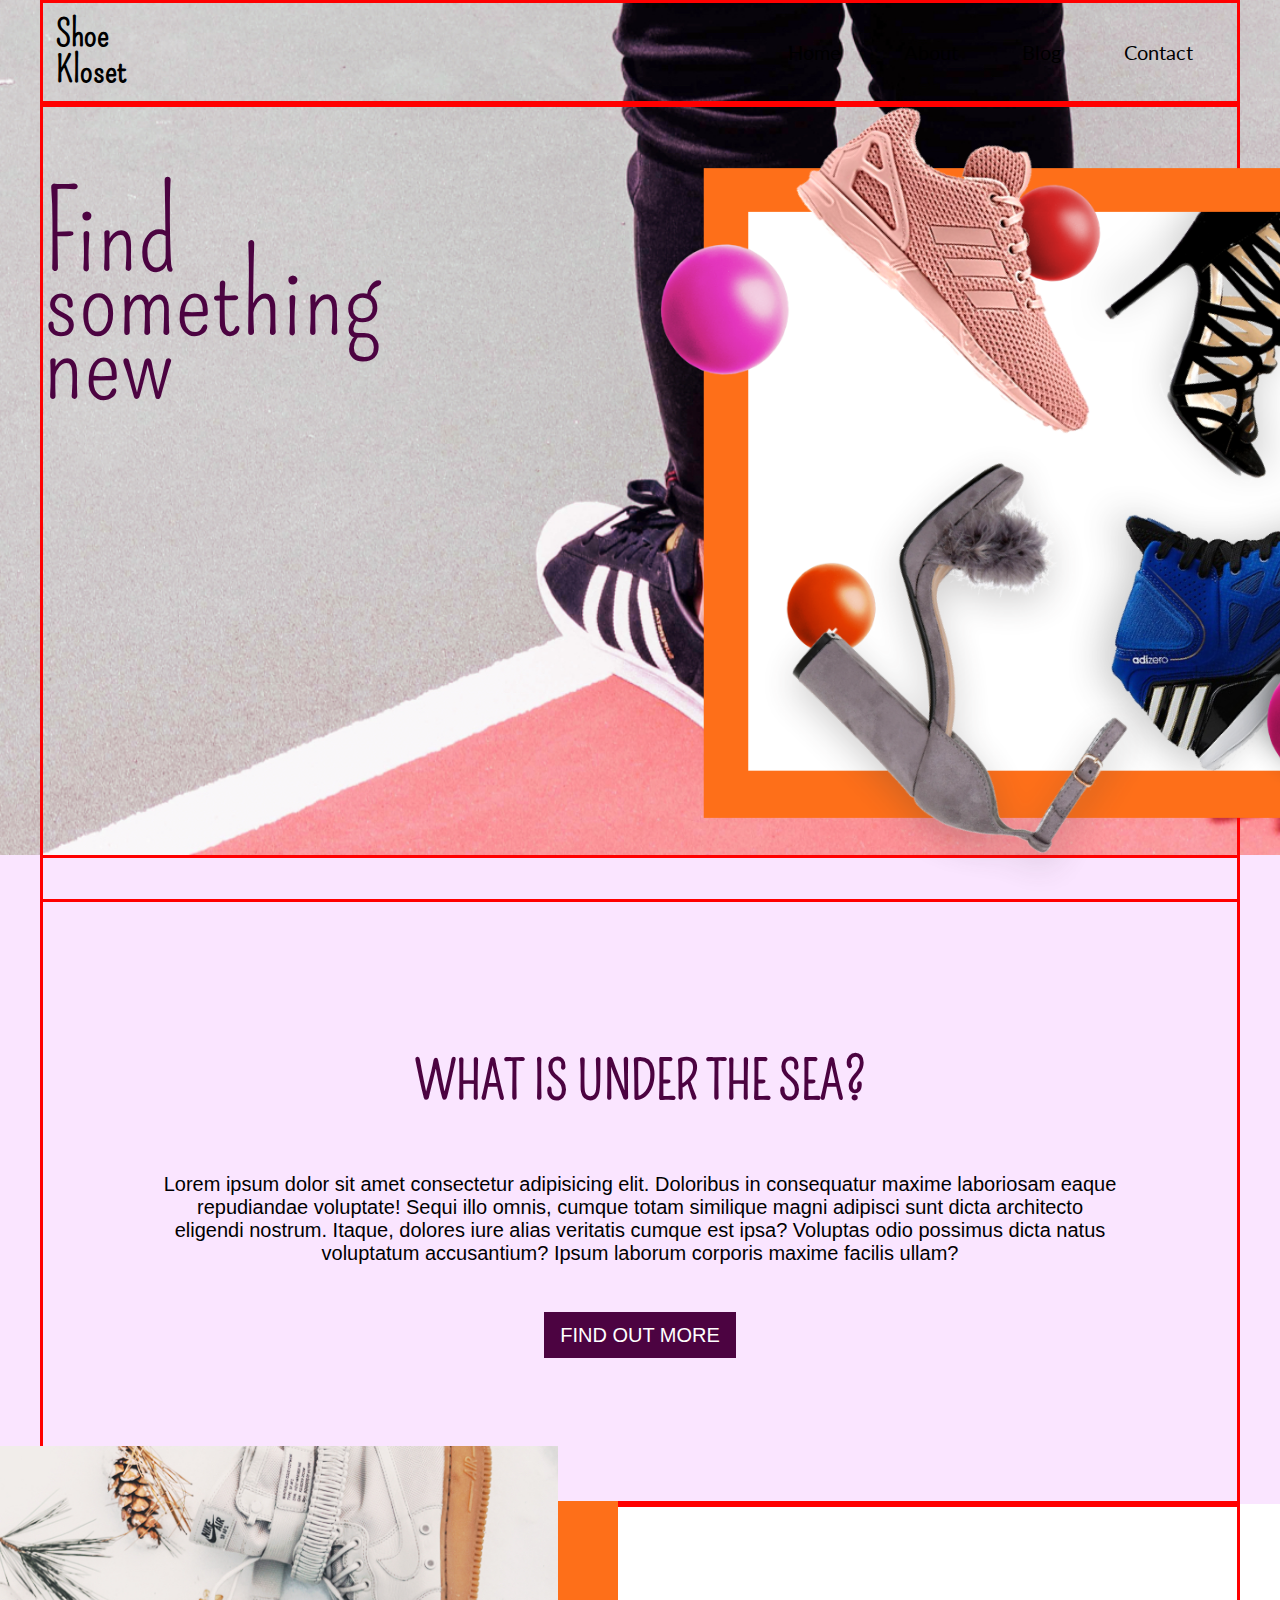
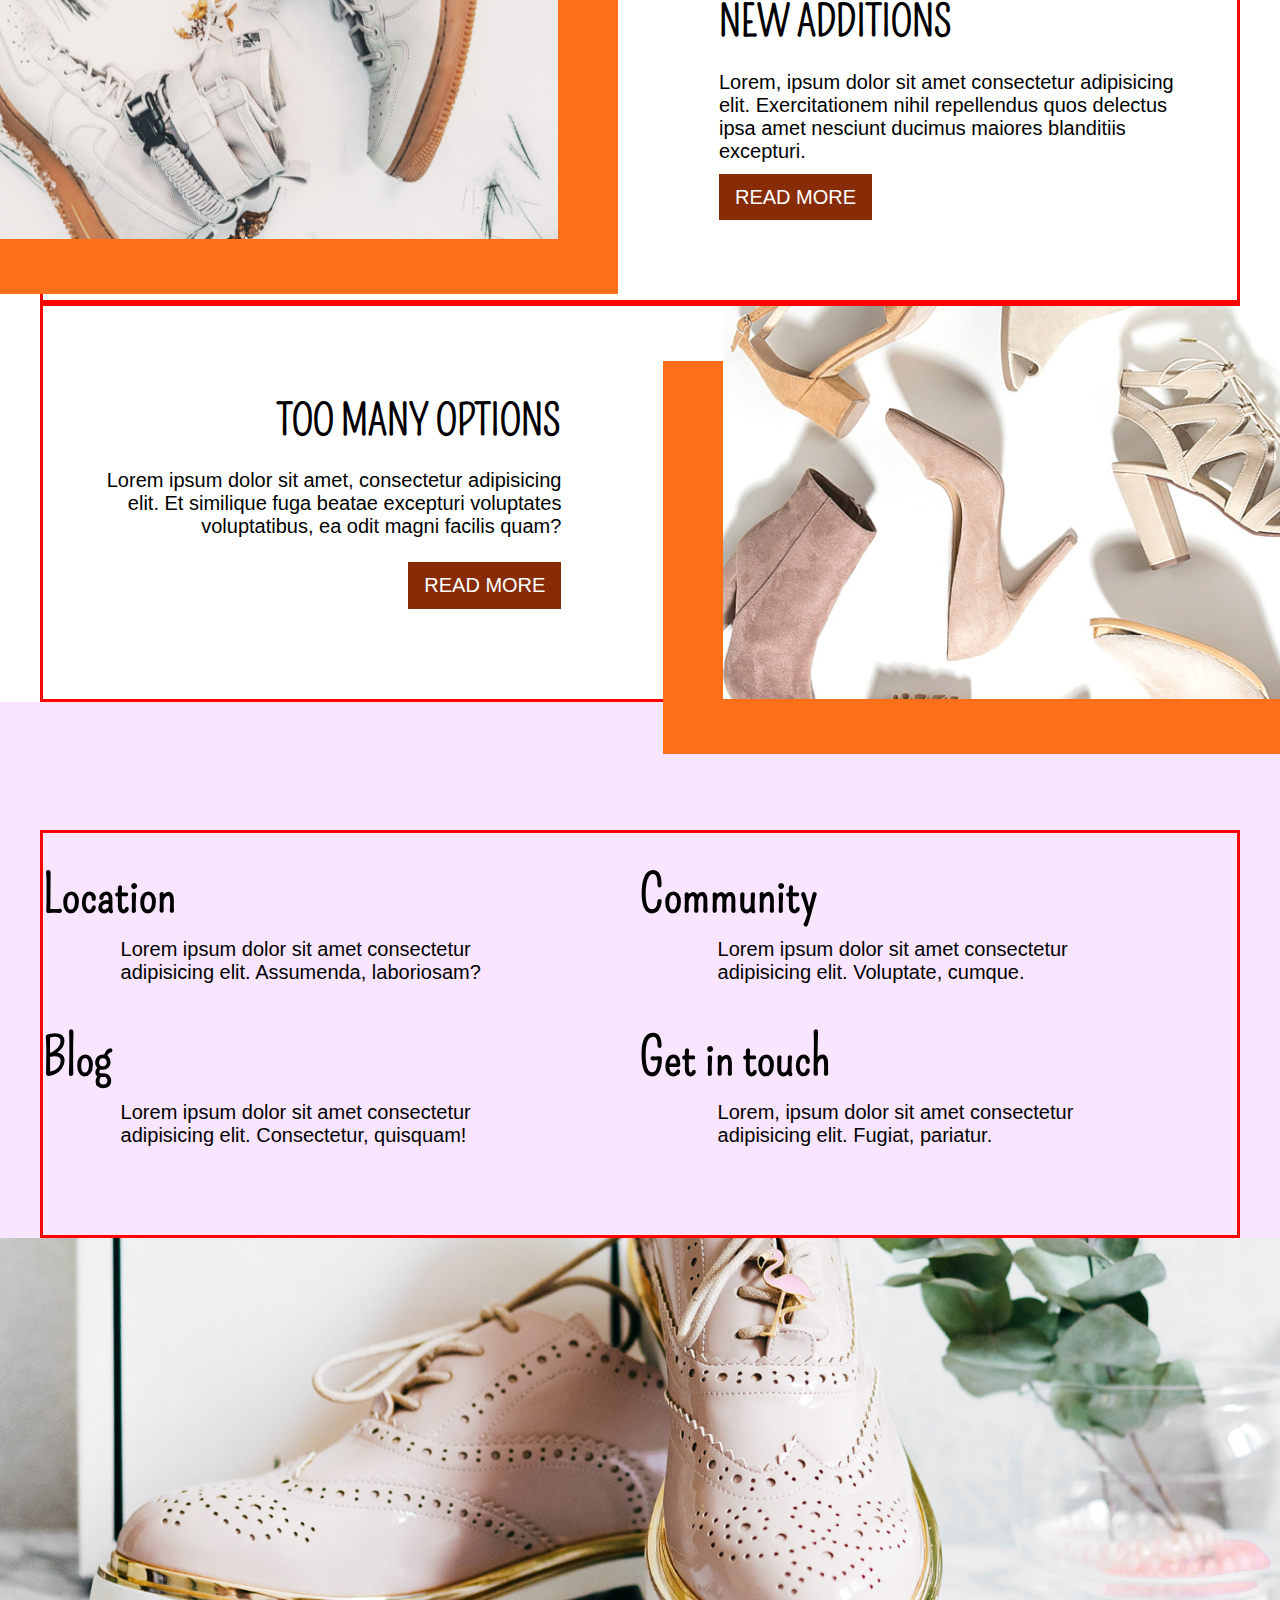
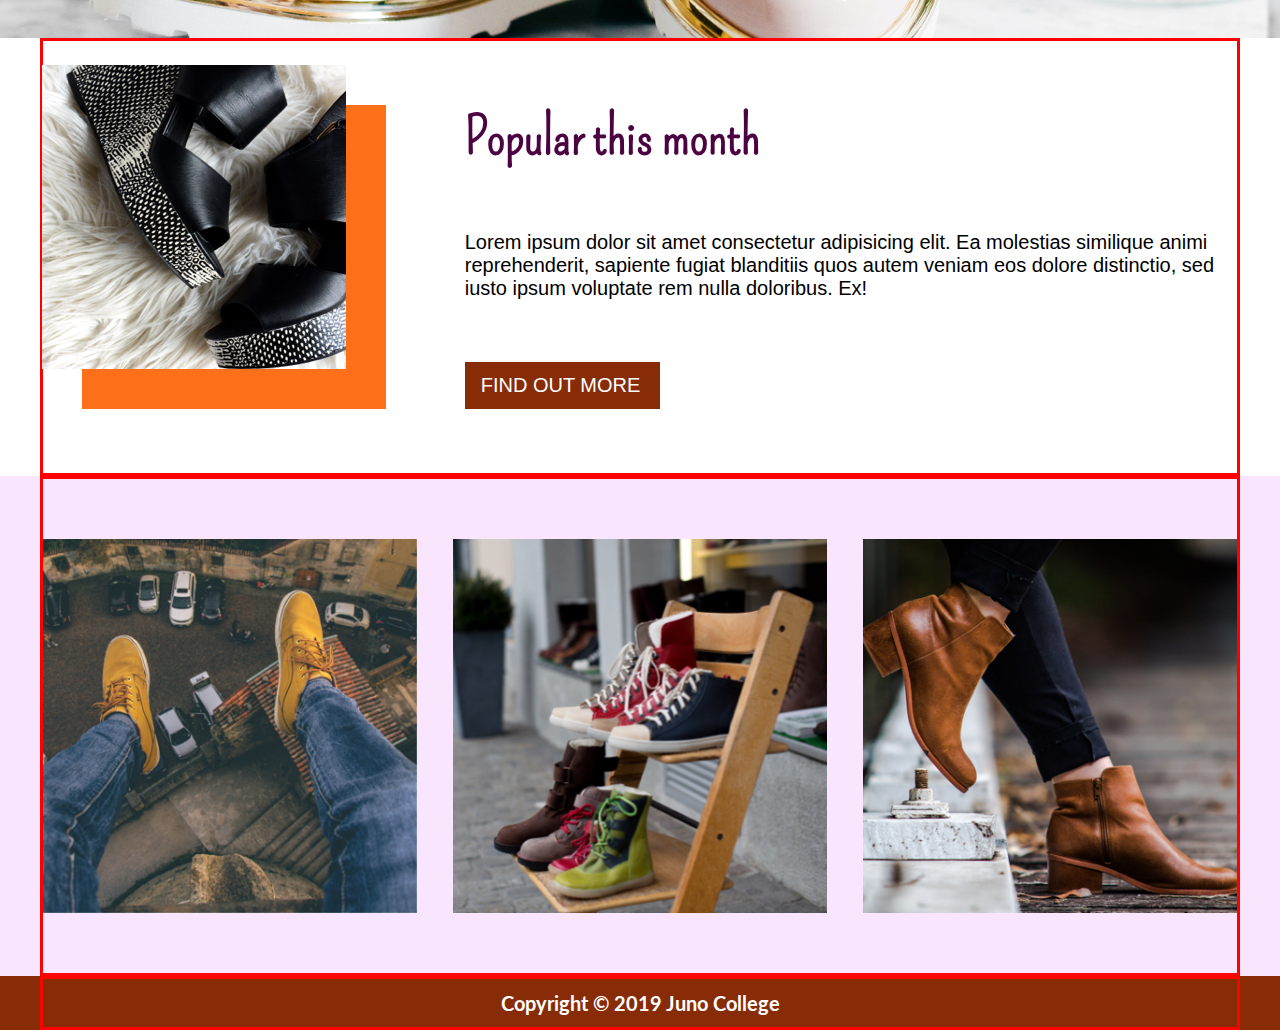
==== index.html @ 90ebfc07 "initial commit" ====
<!DOCTYPE html>
<html lang="en">
<head>
    <meta charset="UTF-8">
    <meta name="viewport" content="width=device-width, initial-scale=1.0">
    <meta http-equiv="X-UA-Compatible" content="ie=edge">
    <title>Shoes Home</title>

    <link rel="stylesheet" href="styles/style.css">

    <link href="https://fonts.googleapis.com/css?family=Lato:400,700|Pompiere&display=swap" rel="stylesheet">
    
    <link rel="stylesheet" href="https://use.fontawesome.com/releases/v5.5.0/css/all.css"
        integrity="sha384-B4dIYHKNBt8Bc12p+WXckhzcICo0wtJAoU8YZTY5qE0Id1GSseTk6S+L3BlXeVIU" crossorigin="anonymous">
</head>
<body>
    <header class="headerMain">
        <div class="nav wrapper">
            <h1 class="logo"><a href="">Shoe Kloset</a></h1>
            
            <nav class="navigation">
                <ul>
                    <li><a href="">Home</a></li>
                    <li><a href="">About</a></li>
                    <li><a href="">Blog</a></li>
                    <li><a href="">Contact</a></li>
                </ul>
            </nav>
        </div>
        
        <div class="landing wrapper">
            <h2>Find something new</h2>

            <div>
                <img src="shoeAssets/home-box-header.png" alt="shoes scatered around">
            </div>
        </div>
    </header>

    <main>
        <section class="bgColor">
            <div class="wrapper sea">
                <h2>What is under the sea?</h2>
                
                <p>Lorem ipsum dolor sit amet consectetur adipisicing elit. Doloribus in consequatur maxime laboriosam eaque repudiandae voluptate! Sequi illo omnis, cumque totam similique magni adipisci sunt dicta architecto eligendi nostrum. Itaque, dolores iure alias veritatis cumque est ipsa? Voluptas odio possimus dicta natus voluptatum accusantium? Ipsum laborum corporis maxime facilis ullam?</p>
                
                <span><a href="">Find out More</a></span>
            </div>
        </section>

        <section>
            <div class="new wrapper">
                <div class="newPhoto">
                    <img src="shoeAssets/left-image.jpg" alt="a pair of white shoes">
                </div>
                <div class="newArticle">
                    <h2>New Additions</h2>
                    
                    <p>Lorem, ipsum dolor sit amet consectetur adipisicing elit. Exercitationem nihil repellendus quos delectus ipsa amet
                        nesciunt ducimus maiores blanditiis excepturi.</p>
                    
                    <span><a href="">Read More</a></span>
                </div>
            </div>

            <div class="option wrapper">
                <div class="optionArticle">
                    <h2>Too Many Options</h2>
                    
                    <p>Lorem ipsum dolor sit amet, consectetur adipisicing elit. Et similique fuga beatae excepturi voluptates voluptatibus,
                        ea odit magni facilis quam?</p>
                    
                    <span><a href="">Read More</a></span>
                </div>

                <div class="optionPhoto">
                    <img src="shoeAssets/right-image.jpg" alt="high heels scatered around">
                </div> 
            </div>
        </section>

        <section class="about">
            <div class="wrapper aboutArticle">
                <div>
                    <div class="location">
                        <a href=""><i class="fas fa-compass"></i></a>
                        <h3><a href="">Location</a></h3>
                    </div>
                
                    <p>Lorem ipsum dolor sit amet consectetur adipisicing elit. Assumenda, laboriosam?</p>
                </div>
                
                <div>
                    <div class="comunity">
                        <a href=""><i class="fas fa-users"></i></a>
                        <h3><a href="">Community</a></h3>
                    </div>
                
                    <p>Lorem ipsum dolor sit amet consectetur adipisicing elit. Voluptate, cumque.</p>
                </div>

                <div>
                    <div class="blog">
                        <a href=""><i class="fas fa-sticky-note"></i></a>
                        <h3><a href="">Blog</a></h3>
                    </div>
                
                    <p>Lorem ipsum dolor sit amet consectetur adipisicing elit. Consectetur, quisquam!</p>
                </div>
                
                <div>
                    <div class="contact">
                        <a href=""><i class="fas fa-phone-square"></i></a>
                        <h3><a href="">Get in touch</a></h3>
                    </div>
                
                    <p>Lorem, ipsum dolor sit amet consectetur adipisicing elit. Fugiat, pariatur.</p>
                </div>
            </div>

            <div>
                <img src="shoeAssets/banner.jpg" alt="a pair of pink dress shoes">
            </div>
        </section>

        <section class="popular">
            <div class="popularMaster wrapper">
                <div class="popularPhoto">
                    <img src="shoeAssets/square-image.jpg" alt="high heels on a fur rug">
                </div>

                <div class="popularArticle">
                    <h2>Popular this month</h2>
                    
                    <p>Lorem ipsum dolor sit amet consectetur adipisicing elit. Ea molestias similique animi reprehenderit, sapiente fugiat
                        blanditiis quos autem veniam eos dolore distinctio, sed iusto ipsum voluptate rem nulla doloribus. Ex!</p>
                    
                    <span><a href="">Find out More</a></span>
                </div>
            </div>
            <div class="popularBleed">
                <div class="popularGallery wrapper">
                    <figure>
                        <img src="shoeAssets/gallery-image-1.jpg" alt="brown shoes dangling off a building">
                    </figure>
    
                    <figure>
                        <img src="shoeAssets/gallery-image-2.jpg" alt="side view of brown high heels">
                    </figure>
    
                    <figure>
                        <img src="shoeAssets/gallery-image-3.jpg" alt="rack of multiple shoes">
                    </figure>
                </div>
            </div>
        </section>
    </main>

    <footer>
        <div class="wrapper">
            <h4>Copyright © 2019 Juno College</h4>
        </div>
    </footer>
</body>
</html>
---- styles/style.css ----
article, aside, details, figcaption, figure, footer, header, hgroup, nav, section, summary {
  display: block;
}

audio, canvas, video {
  display: inline-block;
}

audio:not([controls]) {
  display: none;
  height: 0;
}

[hidden] {
  display: none;
}

html {
  font-family: sans-serif;
  -webkit-text-size-adjust: 100%;
  -ms-text-size-adjust: 100%;
}

a:focus {
  outline: thin dotted;
}

a:active, a:hover {
  outline: 0;
}

h1 {
  font-size: 2em;
}

abbr[title] {
  border-bottom: 1px dotted;
}

b, strong {
  font-weight: 700;
}

dfn {
  font-style: italic;
}

mark {
  background: #ff0;
  color: #000;
}

code, kbd, pre, samp {
  font-family: monospace, serif;
  font-size: 1em;
}

pre {
  white-space: pre-wrap;
  word-wrap: break-word;
}

q {
  quotes: \201C \201D \2018 \2019;
}

small {
  font-size: 80%;
}

sub, sup {
  font-size: 75%;
  line-height: 0;
  position: relative;
  vertical-align: baseline;
}

sup {
  top: -.5em;
}

sub {
  bottom: -.25em;
}

img {
  border: 0;
}

svg:not(:root) {
  overflow: hidden;
}

fieldset {
  border: 1px solid silver;
  margin: 0 2px;
  padding: .35em .625em .75em;
}

button, input, select, textarea {
  font-family: inherit;
  font-size: 100%;
  margin: 0;
}

button, input {
  line-height: normal;
}

button, html input[type=button], input[type=reset], input[type=submit] {
  -webkit-appearance: button;
  cursor: pointer;
}

button[disabled], input[disabled] {
  cursor: default;
}

input[type=checkbox], input[type=radio] {
  -webkit-box-sizing: border-box;
          box-sizing: border-box;
  padding: 0;
}

input[type=search] {
  -webkit-appearance: textfield;
  -webkit-box-sizing: content-box;
  box-sizing: content-box;
}

input[type=search]::-webkit-search-cancel-button, input[type=search]::-webkit-search-decoration {
  -webkit-appearance: none;
}

textarea {
  overflow: auto;
  vertical-align: top;
}

table {
  border-collapse: collapse;
  border-spacing: 0;
}

body, figure {
  margin: 0;
}

legend, button::-moz-focus-inner, input::-moz-focus-inner {
  border: 0;
  padding: 0;
}

.clearfix:after {
  visibility: hidden;
  display: block;
  font-size: 0;
  content: '';
  clear: both;
  height: 0;
}

* {
  -webkit-box-sizing: border-box;
  box-sizing: border-box;
}

.visuallyHidden:not(:focus):not(:active) {
  position: absolute;
  width: 1px;
  height: 1px;
  margin: -1px;
  border: 0;
  padding: 0;
  white-space: nowrap;
  -webkit-clip-path: inset(100%);
          clip-path: inset(100%);
  clip: rect(0 0 0);
  overflow: hidden;
}

html {
  font-size: 62.5%;
}

ul {
  margin: 0;
  padding: 0;
}

li {
  list-style-type: none;
}

a {
  text-decoration: none;
}

h1, h2, h3 {
  margin: 0;
  padding: 0;
}

p {
  color: black;
  font-size: 2rem;
  padding: 5% 0;
  margin: 0 auto;
}

img {
  width: 100%;
  display: block;
}

.button {
  background: #4C0341;
}

.wrapper {
  max-width: 1200px;
  margin: 0 auto;
  border: 3px solid red;
}

.headerMain {
  background: url(../shoeAssets/header-image.jpg);
  background-size: cover;
  height: 95vh;
}

.headerMain .landing {
  display: -webkit-box;
  display: -ms-flexbox;
  display: flex;
  -webkit-box-pack: justify;
      -ms-flex-pack: justify;
          justify-content: space-between;
  position: relative;
}

.headerMain .landing div {
  width: 58%;
  position: relative;
  right: -9.7%;
}

.headerMain .landing h2 {
  font-size: 11rem;
  font-family: "Pompiere", cursive;
  font-weight: 400;
  line-height: 64px;
  color: #4C0341;
  -ms-flex-preferred-size: 15%;
      flex-basis: 15%;
  margin: 8% 0;
}

.headerMain .nav {
  display: -webkit-box;
  display: -ms-flexbox;
  display: flex;
  -webkit-box-pack: justify;
      -ms-flex-pack: justify;
          justify-content: space-between;
  -webkit-box-align: center;
      -ms-flex-align: center;
          align-items: center;
  padding: 1%;
}

.headerMain .navigation {
  font-family: "Lato", sans-serif;
  font-size: 2rem;
  width: 40%;
}

.headerMain .navigation ul {
  display: -webkit-box;
  display: -ms-flexbox;
  display: flex;
  -ms-flex-pack: distribute;
      justify-content: space-around;
}

.headerMain .navigation ul a {
  color: black;
}

.headerMain .logo {
  width: 5%;
  font-family: "Pompiere", cursive;
  line-height: 36px;
  font-size: 3.58rem;
  margin: 0;
  color: black;
}

.headerMain .logo a {
  color: black;
}

.headerBlog {
  background: url(../shoeAssets/blog-header.jpg);
  background-size: cover;
  height: 75vh;
}

.headerBlog h1 {
  font-size: 8rem;
  font-family: "Pompiere", cursive;
  line-height: 92px;
  color: #4C0341;
  text-align: center;
  padding-top: 12%;
}

.headerBlog .nav {
  display: -webkit-box;
  display: -ms-flexbox;
  display: flex;
  -webkit-box-pack: justify;
      -ms-flex-pack: justify;
          justify-content: space-between;
  -webkit-box-align: center;
      -ms-flex-align: center;
          align-items: center;
  padding: 1%;
}

.headerBlog .navigation {
  font-family: "Lato", sans-serif;
  font-size: 2rem;
  width: 40%;
}

.headerBlog .navigation ul {
  display: -webkit-box;
  display: -ms-flexbox;
  display: flex;
  -ms-flex-pack: distribute;
      justify-content: space-around;
}

.headerBlog .navigation ul a {
  color: black;
}

.headerBlog .logo {
  width: 5%;
  font-family: "Pompiere", cursive;
  line-height: 36px;
  font-size: 3.58rem;
  margin: 0;
  color: black;
}

.headerBlog .logo a {
  color: black;
}

footer {
  background: #882C07;
  text-align: center;
}

footer h4 {
  font-family: "Lato", sans-serif;
  color: white;
  font-size: 2rem;
  margin: 0;
  padding: 1%;
}

.sea {
  text-align: center;
  padding-top: 15%;
  padding-bottom: 12%;
}

.sea h2 {
  font-family: "Pompiere", cursive;
  font-size: 5.2rem;
  text-transform: uppercase;
  color: #4C0341;
}

.sea p {
  width: 90%;
  margin: 0 auto;
  padding: 5%;
}

.sea span {
  font-size: 2rem;
  background: #4C0341;
  padding: 12px 16px;
  text-transform: uppercase;
}

.sea span a {
  color: white;
}

.bgColor {
  background: #FAE5FF;
}

.new {
  display: -webkit-box;
  display: -ms-flexbox;
  display: flex;
  -webkit-box-pack: center;
      -ms-flex-pack: center;
          justify-content: center;
  -webkit-box-align: center;
      -ms-flex-align: center;
          align-items: center;
}

.new .newArticle {
  width: 50%;
  padding: 4%;
}

.new .newPhoto {
  position: relative;
  left: -9.5%;
  top: -61px;
  -webkit-box-shadow: 60px 55px #FE6F19;
          box-shadow: 60px 55px #FE6F19;
}

.new h2 {
  font-size: 4.2rem;
  font-family: "Pompiere", cursive;
  text-transform: uppercase;
}

.new span {
  font-size: 2rem;
  background: #882C07;
  padding: 12px 16px;
  text-transform: uppercase;
}

.new span a {
  color: white;
}

.option {
  display: -webkit-box;
  display: -ms-flexbox;
  display: flex;
  -webkit-box-align: center;
      -ms-flex-align: center;
          align-items: center;
}

.option .optionArticle {
  width: 50%;
  padding: 4%;
  display: -webkit-box;
  display: -ms-flexbox;
  display: flex;
  -webkit-box-orient: vertical;
  -webkit-box-direction: normal;
      -ms-flex-direction: column;
          flex-direction: column;
  -webkit-box-align: end;
      -ms-flex-align: end;
          align-items: flex-end;
  z-index: 1;
}

.option .optionPhoto {
  position: relative;
  right: -9.5%;
  -webkit-box-shadow: -60px 55px #FE6F19;
          box-shadow: -60px 55px #FE6F19;
}

.option h2 {
  font-size: 4.2rem;
  font-family: "Pompiere", cursive;
  text-transform: uppercase;
  text-align: right;
}

.option p {
  text-align: right;
}

.option span {
  font-size: 2rem;
  background: #882C07;
  padding: 12px 16px;
  text-transform: uppercase;
}

.option span a {
  color: white;
}

.about {
  background: #FAE5FF;
  padding-top: 10%;
}

.about .aboutArticle {
  display: -webkit-box;
  display: -ms-flexbox;
  display: flex;
  -ms-flex-wrap: wrap;
      flex-wrap: wrap;
  padding-bottom: 6%;
}

.about .aboutArticle p {
  padding: 2% 13%;
}

.about .aboutArticle .location, .about .aboutArticle .comunity, .about .aboutArticle .blog, .about .aboutArticle .contact {
  display: -webkit-box;
  display: -ms-flexbox;
  display: flex;
  padding-top: 5%;
}

.about .aboutArticle .location i, .about .aboutArticle .comunity i, .about .aboutArticle .blog i, .about .aboutArticle .contact i {
  font-size: 5.2rem;
  color: #4C0341;
  width: 75px;
}

.about div {
  -ms-flex-preferred-size: 50%;
      flex-basis: 50%;
}

.about a {
  color: black;
  font-size: 5.2rem;
  font-family: "Pompiere", cursive;
}

.popular .popularMaster {
  display: -webkit-box;
  display: -ms-flexbox;
  display: flex;
  padding: 5% 1%;
  -webkit-box-pack: justify;
      -ms-flex-pack: justify;
          justify-content: space-between;
}

.popular .popularMaster .popularPhoto {
  position: relative;
  top: -40px;
  left: -14px;
  -webkit-box-shadow: 40px 40px #FE6F19;
          box-shadow: 40px 40px #FE6F19;
}

.popular .popularMaster .popularArticle {
  -ms-flex-preferred-size: 70%;
      flex-basis: 70%;
  display: -webkit-box;
  display: -ms-flexbox;
  display: flex;
  -webkit-box-orient: vertical;
  -webkit-box-direction: normal;
      -ms-flex-direction: column;
          flex-direction: column;
  -webkit-box-pack: justify;
      -ms-flex-pack: justify;
          justify-content: space-between;
  padding-left: 5%;
}

.popular .popularMaster .popularArticle h2 {
  font-size: 5.2rem;
  font-family: "Pompiere", cursive;
  color: #4C0341;
}

.popular .popularMaster .popularArticle span {
  font-size: 2rem;
  background: #882C07;
  padding: 12px 16px;
  text-transform: uppercase;
  width: 195px;
}

.popular .popularMaster .popularArticle span a {
  color: white;
}

.popular .popularBleed {
  background: #FAE5FF;
}

.popular .popularBleed .popularGallery {
  display: -webkit-box;
  display: -ms-flexbox;
  display: flex;
}

.popular .popularBleed .popularGallery figure {
  padding: 5% 0;
}

.popular .popularBleed .popularGallery figure:nth-of-type(2) {
  padding-left: 3%;
  padding-right: 3%;
}

.blog {
  background: #FAE5FF;
}

.blog .blogFlex {
  display: -webkit-box;
  display: -ms-flexbox;
  display: flex;
  -webkit-box-orient: horizontal;
  -webkit-box-direction: reverse;
      -ms-flex-direction: row-reverse;
          flex-direction: row-reverse;
}

.blog .blogFlex .blogMain {
  -ms-flex-preferred-size: 120%;
      flex-basis: 120%;
}

.blog .blogFlex .blogMain .comment {
  background: white;
}

.blog .blogFlex .blogMain .comment .commentArticle {
  width: 89%;
}

.blog .blogFlex .blogMain .comment .commentPhoto {
  width: 75%;
  position: relative;
  right: -25%;
  top: -150px;
}
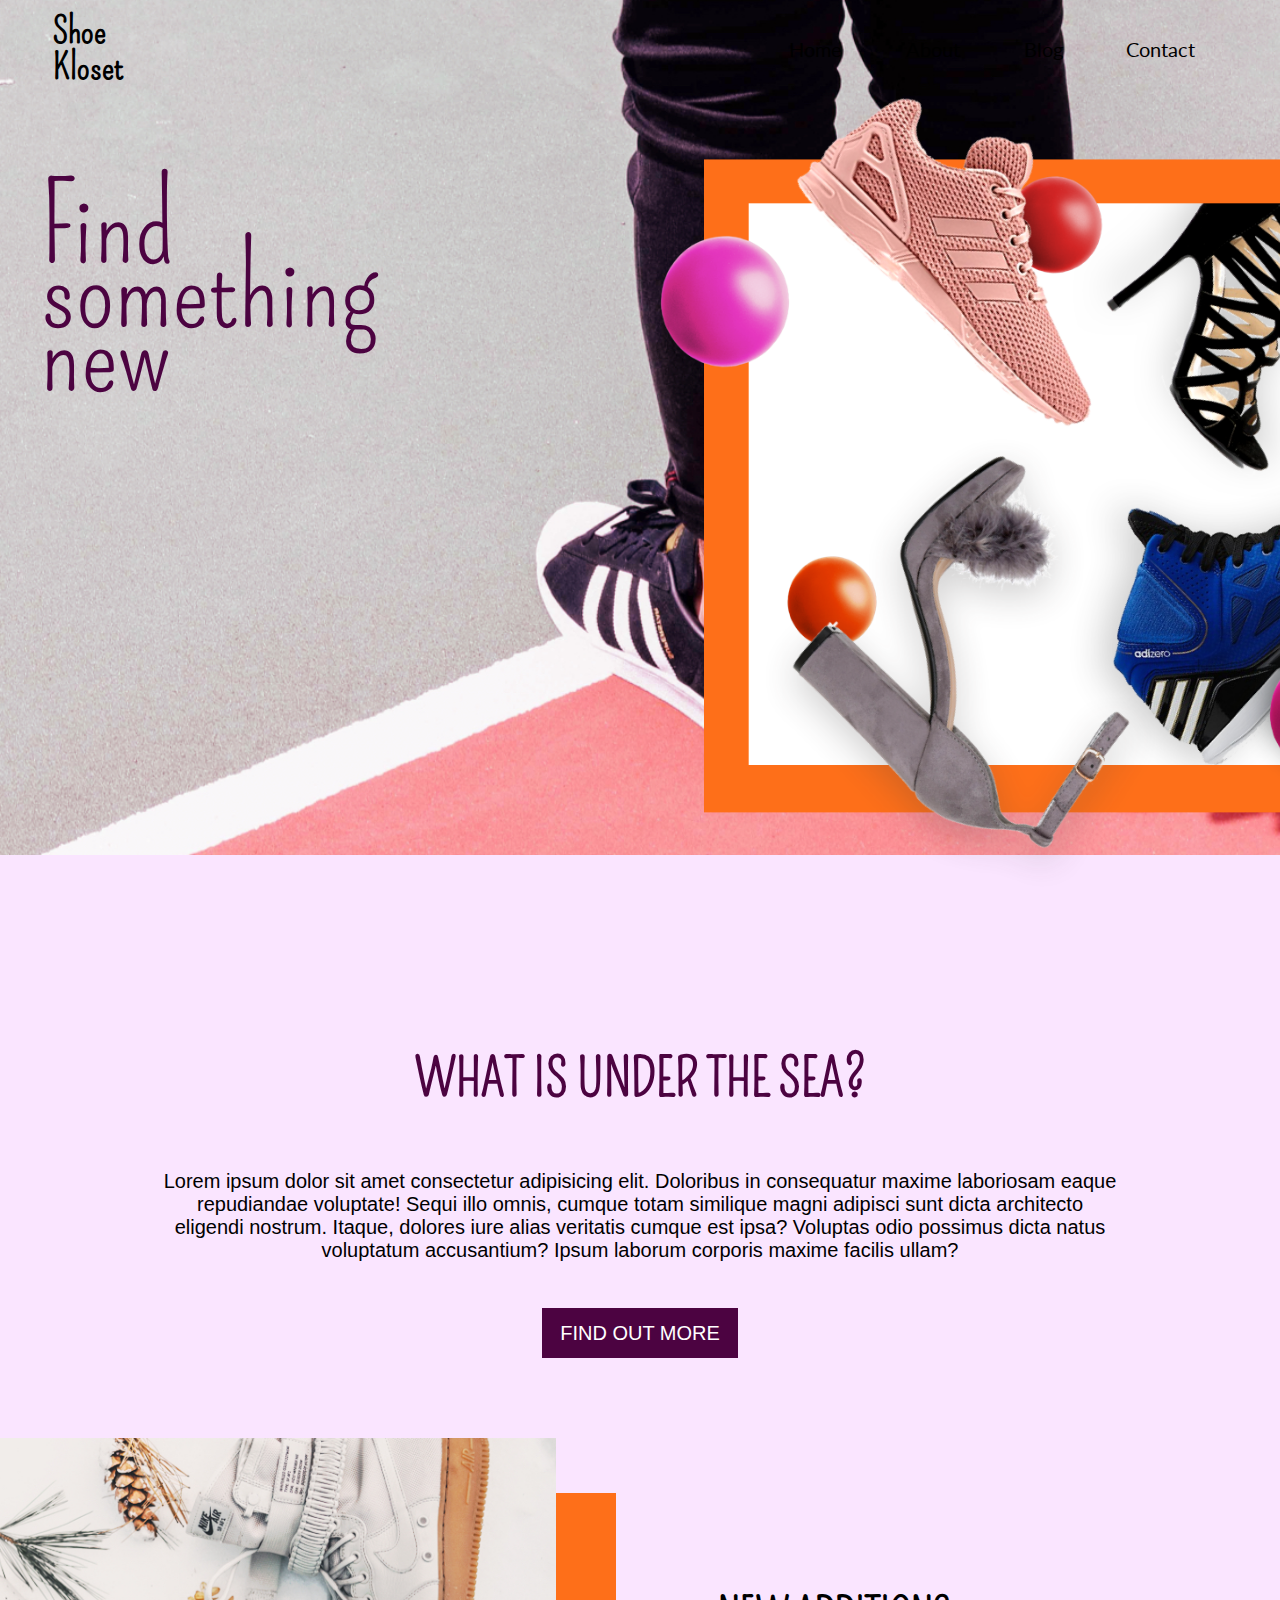
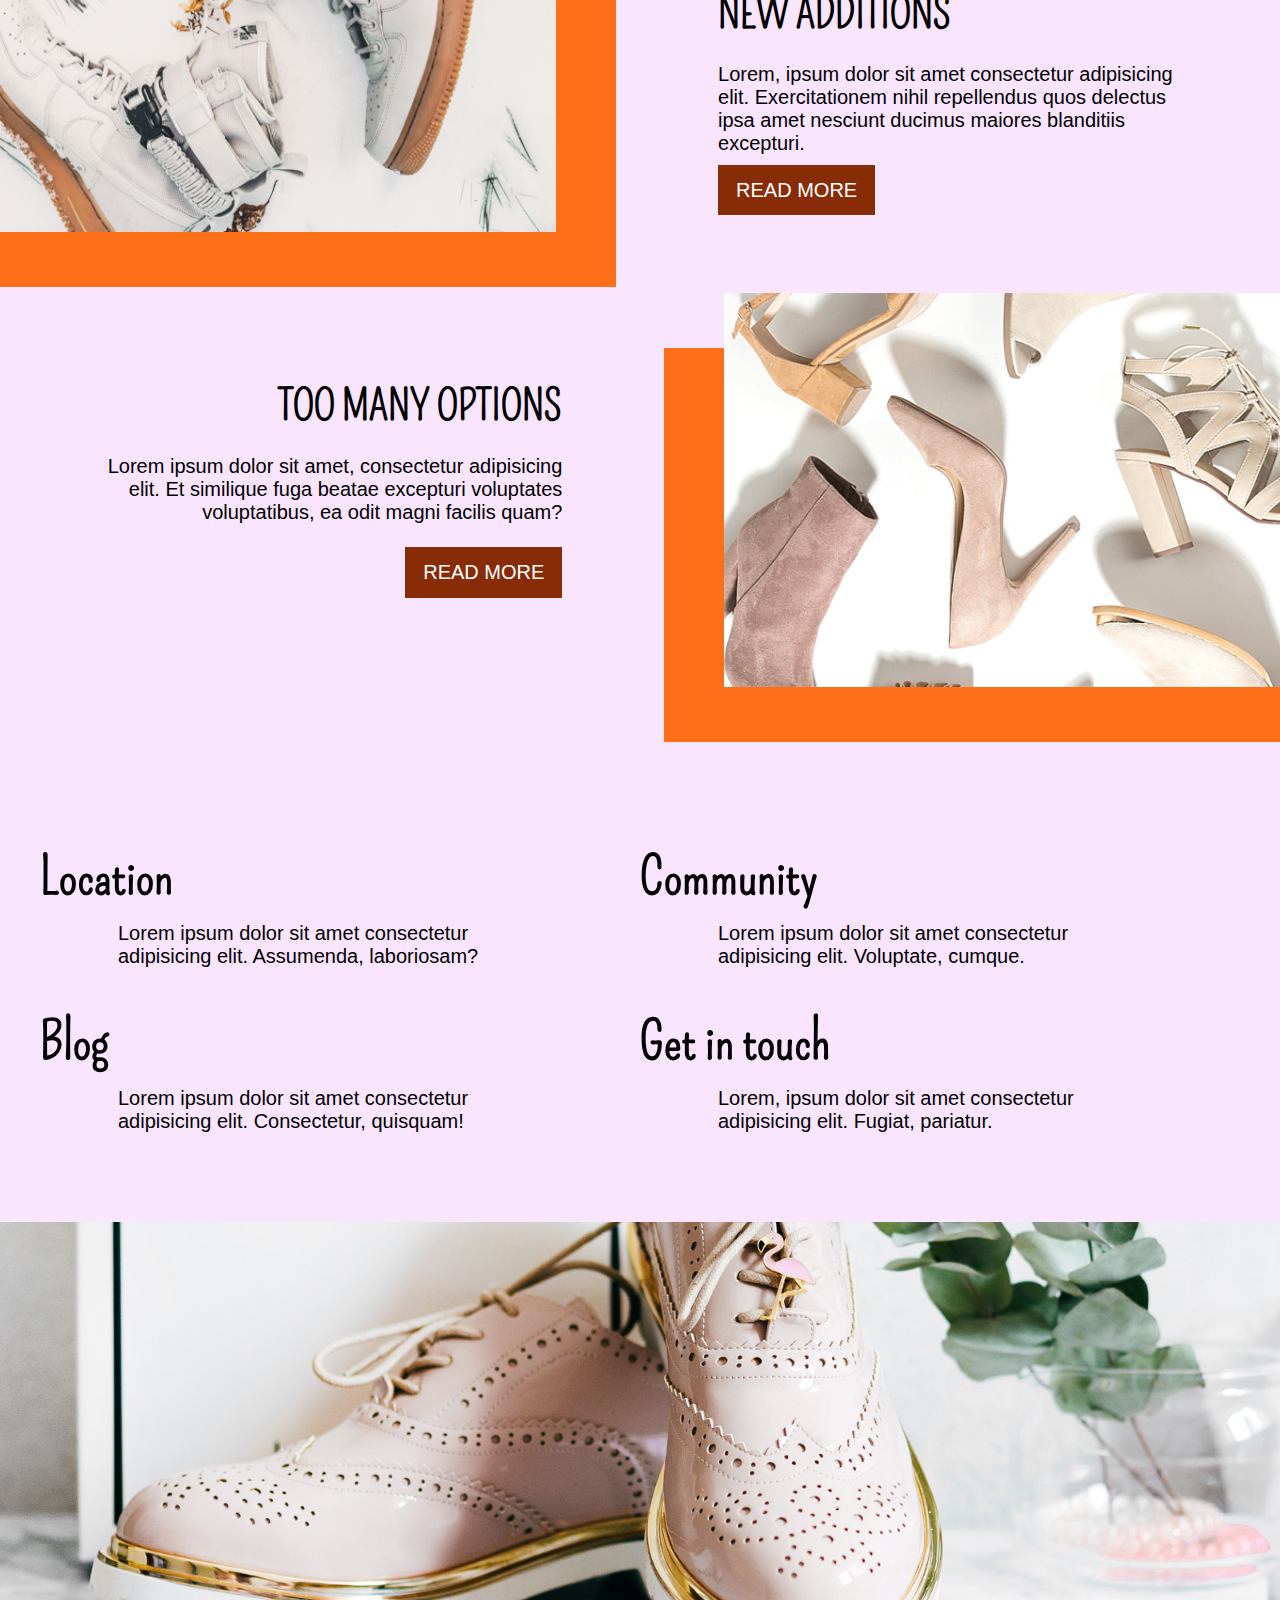
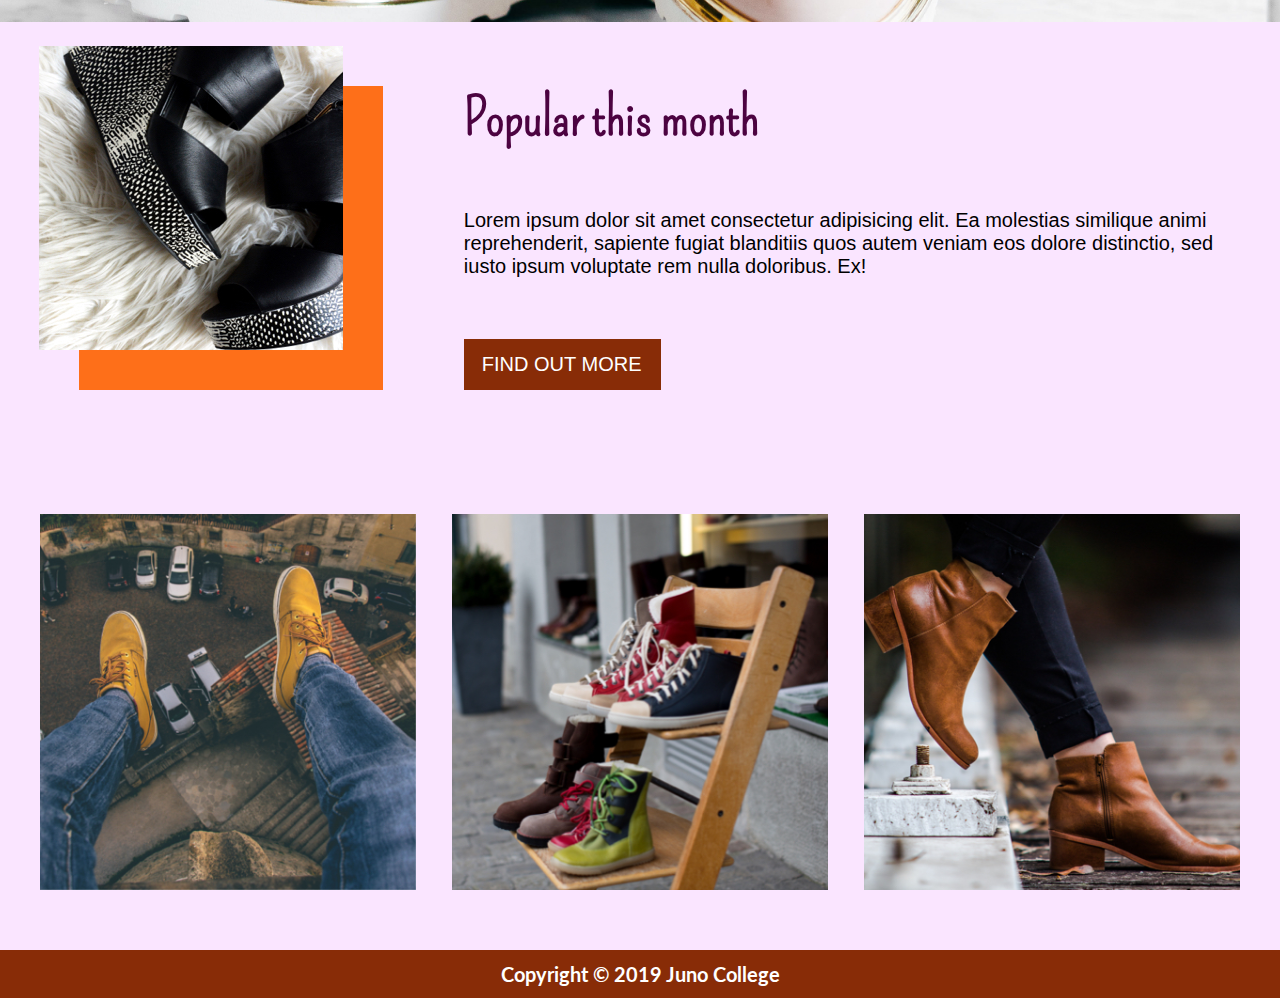
==== commit b5350be0: "added hover states" ====
--- a/index.html
+++ b/index.html
@@ -14,16 +14,16 @@
         integrity="sha384-B4dIYHKNBt8Bc12p+WXckhzcICo0wtJAoU8YZTY5qE0Id1GSseTk6S+L3BlXeVIU" crossorigin="anonymous">
 </head>
 <body>
-    <header class="headerMain">
+    <header id="home" class="headerMain">
         <div class="nav wrapper">
             <h1 class="logo"><a href="">Shoe Kloset</a></h1>
             
             <nav class="navigation">
                 <ul>
-                    <li><a href="">Home</a></li>
-                    <li><a href="">About</a></li>
-                    <li><a href="">Blog</a></li>
-                    <li><a href="">Contact</a></li>
+                    <li><a href="#home">Home</a></li>
+                    <li><a href="#about">About</a></li>
+                    <li><a href="#blog">Blog</a></li>
+                    <li><a href="#contact">Contact</a></li>
                 </ul>
             </nav>
         </div>
@@ -79,7 +79,7 @@
             </div>
         </section>
 
-        <section class="about">
+        <section id="about" class="about">
             <div class="wrapper aboutArticle">
                 <div>
                     <div class="location">
--- a/styles/style.css
+++ b/styles/style.css
@@ -220,7 +220,16 @@
 .wrapper {
   max-width: 1200px;
   margin: 0 auto;
-  border: 3px solid red;
+}
+
+.visually-hidden {
+  position: absolute !important;
+  height: 1px;
+  width: 1px;
+  overflow: hidden;
+  clip: rect(1px 1px 1px 1px);
+  clip: rect(1px, 1px, 1px, 1px);
+  white-space: nowrap;
 }
 
 .headerMain {
@@ -283,8 +292,24 @@
       justify-content: space-around;
 }
 
+.headerMain .navigation ul li {
+  -webkit-transition: 0.3s;
+  transition: 0.3s;
+}
+
 .headerMain .navigation ul a {
   color: black;
+  -webkit-transition: 0.3s;
+  transition: 0.3s;
+}
+
+.headerMain .navigation ul li:hover {
+  -webkit-transform: scale(1.2) rotate(15deg);
+          transform: scale(1.2) rotate(15deg);
+}
+
+.headerMain .navigation ul li:hover a {
+  color: white;
 }
 
 .headerMain .logo {
@@ -294,10 +319,23 @@
   font-size: 3.58rem;
   margin: 0;
   color: black;
+  -webkit-transition: 0.3s;
+  transition: 0.3s;
 }
 
 .headerMain .logo a {
   color: black;
+  -webkit-transition: 0.3s;
+  transition: 0.3s;
+}
+
+.headerMain .logo:hover {
+  -webkit-transform: scale(1.2) rotate(15deg);
+          transform: scale(1.2) rotate(15deg);
+}
+
+.headerMain .logo:hover a {
+  color: white;
 }
 
 .headerBlog {
@@ -313,6 +351,7 @@
   color: #4C0341;
   text-align: center;
   padding-top: 12%;
+  text-transform: uppercase;
 }
 
 .headerBlog .nav {
@@ -342,8 +381,24 @@
       justify-content: space-around;
 }
 
+.headerBlog .navigation ul li {
+  -webkit-transition: 0.3s;
+  transition: 0.3s;
+}
+
 .headerBlog .navigation ul a {
   color: black;
+  -webkit-transition: 0.3s;
+  transition: 0.3s;
+}
+
+.headerBlog .navigation ul li:hover {
+  -webkit-transform: scale(1.2) rotate(15deg);
+          transform: scale(1.2) rotate(15deg);
+}
+
+.headerBlog .navigation ul li:hover a {
+  color: white;
 }
 
 .headerBlog .logo {
@@ -353,10 +408,112 @@
   font-size: 3.58rem;
   margin: 0;
   color: black;
+  -webkit-transition: 0.3s;
+  transition: 0.3s;
 }
 
 .headerBlog .logo a {
   color: black;
+  -webkit-transition: 0.3s;
+  transition: 0.3s;
+}
+
+.headerBlog .logo:hover {
+  -webkit-transform: scale(1.2) rotate(15deg);
+          transform: scale(1.2) rotate(15deg);
+}
+
+.headerBlog .logo:hover a {
+  color: white;
+}
+
+.headerContact {
+  background: url(../shoeAssets/contact-image.jpg);
+  background-size: cover;
+  height: 75vh;
+}
+
+.headerContact h1 {
+  font-size: 8rem;
+  font-family: "Pompiere", cursive;
+  line-height: 92px;
+  color: #4C0341;
+  text-align: center;
+  padding-top: 12%;
+  text-transform: uppercase;
+}
+
+.headerContact .nav {
+  display: -webkit-box;
+  display: -ms-flexbox;
+  display: flex;
+  -webkit-box-pack: justify;
+      -ms-flex-pack: justify;
+          justify-content: space-between;
+  -webkit-box-align: center;
+      -ms-flex-align: center;
+          align-items: center;
+  padding: 1%;
+}
+
+.headerContact .navigation {
+  font-family: "Lato", sans-serif;
+  font-size: 2rem;
+  width: 40%;
+}
+
+.headerContact .navigation ul {
+  display: -webkit-box;
+  display: -ms-flexbox;
+  display: flex;
+  -ms-flex-pack: distribute;
+      justify-content: space-around;
+}
+
+.headerContact .navigation ul li {
+  -webkit-transition: 0.3s;
+  transition: 0.3s;
+}
+
+.headerContact .navigation ul a {
+  color: black;
+  -webkit-transition: 0.3s;
+  transition: 0.3s;
+}
+
+.headerContact .navigation ul li:hover {
+  -webkit-transform: scale(1.2) rotate(15deg);
+          transform: scale(1.2) rotate(15deg);
+}
+
+.headerContact .navigation ul li:hover a {
+  color: white;
+}
+
+.headerContact .logo {
+  width: 5%;
+  font-family: "Pompiere", cursive;
+  line-height: 36px;
+  font-size: 3.58rem;
+  margin: 0;
+  color: black;
+  -webkit-transition: 0.3s;
+  transition: 0.3s;
+}
+
+.headerContact .logo a {
+  color: black;
+  -webkit-transition: 0.3s;
+  transition: 0.3s;
+}
+
+.headerContact .logo:hover {
+  -webkit-transform: scale(1.2) rotate(15deg);
+          transform: scale(1.2) rotate(15deg);
+}
+
+.headerContact .logo:hover a {
+  color: white;
 }
 
 footer {
@@ -396,10 +553,23 @@
   background: #4C0341;
   padding: 12px 16px;
   text-transform: uppercase;
+  border: 2px solid #4C0341;
+  -webkit-transition: 0.3s;
+  transition: 0.3s;
 }
 
 .sea span a {
   color: white;
+  -webkit-transition: 0.3s;
+  transition: 0.3s;
+}
+
+.sea span:hover {
+  border: 2px solid black;
+}
+
+.sea span:hover a {
+  color: black;
 }
 
 .bgColor {
@@ -442,10 +612,23 @@
   background: #882C07;
   padding: 12px 16px;
   text-transform: uppercase;
+  border: 2px solid #882C07;
+  -webkit-transition: 0.3s;
+  transition: 0.3s;
 }
 
 .new span a {
   color: white;
+  -webkit-transition: 0.3s;
+  transition: 0.3s;
+}
+
+.new span:hover {
+  border: 2px solid black;
+}
+
+.new span:hover a {
+  color: black;
 }
 
 .option {
@@ -496,10 +679,23 @@
   background: #882C07;
   padding: 12px 16px;
   text-transform: uppercase;
+  border: 2px solid #882C07;
+  -webkit-transition: 0.3s;
+  transition: 0.3s;
 }
 
 .option span a {
   color: white;
+  -webkit-transition: 0.3s;
+  transition: 0.3s;
+}
+
+.option span:hover {
+  border: 2px solid black;
+}
+
+.option span:hover a {
+  color: black;
 }
 
 .about {
@@ -531,6 +727,24 @@
   font-size: 5.2rem;
   color: #4C0341;
   width: 75px;
+  -webkit-transition: 0.3s;
+  transition: 0.3s;
+  padding-bottom: 9%;
+  border-bottom: 2px solid #FAE5FF;
+}
+
+.about .aboutArticle .location i:hover, .about .aboutArticle .comunity i:hover, .about .aboutArticle .blog i:hover, .about .aboutArticle .contact i:hover {
+  border-bottom: 2px solid #4C0341;
+}
+
+.about .aboutArticle .location h3, .about .aboutArticle .comunity h3, .about .aboutArticle .blog h3, .about .aboutArticle .contact h3 {
+  border-bottom: 2px solid #FAE5FF;
+  -webkit-transition: 0.3s;
+  transition: 0.3s;
+}
+
+.about .aboutArticle .location h3:hover, .about .aboutArticle .comunity h3:hover, .about .aboutArticle .blog h3:hover, .about .aboutArticle .contact h3:hover {
+  border-bottom: 2px solid black;
 }
 
 .about div {
@@ -589,11 +803,24 @@
   background: #882C07;
   padding: 12px 16px;
   text-transform: uppercase;
-  width: 195px;
+  width: 197px;
+  border: 2px solid #882C07;
+  -webkit-transition: 0.3s;
+  transition: 0.3s;
 }
 
 .popular .popularMaster .popularArticle span a {
   color: white;
+  -webkit-transition: 0.3s;
+  transition: 0.3s;
+}
+
+.popular .popularMaster .popularArticle span:hover {
+  border: 2px solid black;
+}
+
+.popular .popularMaster .popularArticle span:hover a {
+  color: black;
 }
 
 .popular .popularBleed {
@@ -608,11 +835,18 @@
 
 .popular .popularBleed .popularGallery figure {
   padding: 5% 0;
+  -webkit-transition: 0.5s;
+  transition: 0.5s;
 }
 
 .popular .popularBleed .popularGallery figure:nth-of-type(2) {
   padding-left: 3%;
   padding-right: 3%;
+}
+
+.popular .popularBleed .popularGallery figure:hover {
+  -webkit-transform: scale(1.1);
+          transform: scale(1.1);
 }
 
 .blog {
@@ -629,9 +863,84 @@
           flex-direction: row-reverse;
 }
 
+.blog .blogFlex .asideWrapper {
+  background: white;
+  width: 90%;
+  margin-right: 10%;
+  margin-top: 20%;
+  padding: 5%;
+  position: relative;
+}
+
+.blog .blogFlex .asideWrapper .asideArticle {
+  padding-top: 380px;
+  margin-right: 50px;
+}
+
+.blog .blogFlex .asideWrapper .asideArticle h3 {
+  font-family: "Pompiere", cursive;
+  font-size: 3rem;
+  color: #4C0341;
+  padding-top: 5%;
+}
+
+.blog .blogFlex .asideWrapper .asideArticle p {
+  line-height: 35px;
+}
+
+.blog .blogFlex .asideWrapper .asideArticle ul {
+  margin-left: 5.5%;
+}
+
+.blog .blogFlex .asideWrapper .asideArticle ul li {
+  list-style: unset;
+  line-height: 35px;
+  font-size: 2rem;
+}
+
+.blog .blogFlex .asideWrapper .asidePhoto {
+  position: absolute;
+  width: 500px;
+  top: -3%;
+  right: 5%;
+}
+
 .blog .blogFlex .blogMain {
-  -ms-flex-preferred-size: 120%;
-      flex-basis: 120%;
+  -ms-flex-preferred-size: 150%;
+      flex-basis: 150%;
+}
+
+.blog .blogFlex .blogMain .commentSection h2 {
+  font-size: 4.2rem;
+  font-family: "Pompiere", cursive;
+  text-transform: uppercase;
+  color: #4C0341;
+  padding-top: 8%;
+}
+
+.blog .blogFlex .blogMain .commentSection blockquote {
+  display: -webkit-box;
+  display: -ms-flexbox;
+  display: flex;
+  margin: 0;
+  padding: 5%;
+}
+
+.blog .blogFlex .blogMain .commentSection blockquote h4 {
+  color: black;
+  font-size: 2rem;
+  padding: 0;
+  margin: 0;
+  padding-left: 5%;
+}
+
+.blog .blogFlex .blogMain .commentSection blockquote p {
+  padding: 4%;
+  padding-left: 5%;
+}
+
+.blog .blogFlex .blogMain .commentSection blockquote .personPhoto {
+  width: 40%;
 }
 
 .blog .blogFlex .blogMain .comment {
@@ -639,12 +948,178 @@
 }
 
 .blog .blogFlex .blogMain .comment .commentArticle {
-  width: 89%;
+  width: 90%;
+  padding-left: 5%;
+}
+
+.blog .blogFlex .blogMain .comment .commentArticle h2 {
+  font-family: "Pompiere", cursive;
+  text-transform: uppercase;
+  color: #4C0341;
+  font-size: 5.2rem;
+}
+
+.blog .blogFlex .blogMain .comment .commentArticle p:first-of-type {
+  margin: 0;
+  padding: 0;
+  font-weight: bold;
 }
 
 .blog .blogFlex .blogMain .comment .commentPhoto {
-  width: 75%;
   position: relative;
-  right: -25%;
-  top: -150px;
-}
+  width: 105%;
+  right: -10.5%;
+  top: -160px;
+  -webkit-box-shadow: -80px 80px #FE6F19;
+          box-shadow: -80px 80px #FE6F19;
+}
+
+.blog .blogFlex .blogMain form {
+  display: -webkit-box;
+  display: -ms-flexbox;
+  display: flex;
+  -webkit-box-orient: vertical;
+  -webkit-box-direction: normal;
+      -ms-flex-direction: column;
+          flex-direction: column;
+  padding: 5%;
+}
+
+.blog .blogFlex .blogMain form input {
+  background: #FAE5FF;
+  border: #FAE5FF;
+  border-bottom: 2px solid #FE6F19;
+  width: 45%;
+  margin: 2%;
+  margin-left: 2%;
+  font-size: 2rem;
+}
+
+.blog .blogFlex .blogMain form textarea {
+  background: #FAE5FF;
+  border: 2px solid #FE6F19;
+  margin: 2%;
+  font-size: 2rem;
+}
+
+.blog .blogFlex .blogMain form button {
+  margin: 2%;
+  background: #4C0341;
+  color: white;
+  border: 3px solid #4C0341;
+  font-size: 2rem;
+  padding: 2%;
+  -webkit-transition: 0.3s;
+  transition: 0.3s;
+}
+
+.blog .blogFlex .blogMain form button:hover {
+  color: black;
+  border: 3px solid black;
+}
+
+main {
+  background: #FAE5FF;
+}
+
+main .contactWrapper {
+  display: -webkit-box;
+  display: -ms-flexbox;
+  display: flex;
+  -webkit-box-pack: justify;
+      -ms-flex-pack: justify;
+          justify-content: space-between;
+}
+
+main .contactWrapper .contactInfo {
+  padding: 4%;
+}
+
+main .contactWrapper .contactInfo .social {
+  display: -webkit-box;
+  display: -ms-flexbox;
+  display: flex;
+  font-size: 3rem;
+  color: #4C0341;
+}
+
+main .contactWrapper .contactInfo .social li {
+  padding-right: 6%;
+}
+
+main .contactWrapper .contactInfo .social li i {
+  -webkit-transition: 0.3s;
+  transition: 0.3s;
+}
+
+main .contactWrapper .contactInfo .social li i:hover {
+  -webkit-transform: rotate(15deg) scale(1.2);
+          transform: rotate(15deg) scale(1.2);
+}
+
+main .contactWrapper .contactInfo h2 {
+  color: #4C0341;
+  font-size: 4.2rem;
+  font-family: "Pompiere", cursive;
+  padding: 8% 0;
+}
+
+main .contactWrapper .contactInfo .info {
+  padding: 2% 0;
+  font-size: 2rem;
+}
+
+main .contactWrapper .form {
+  -ms-flex-preferred-size: 70%;
+      flex-basis: 70%;
+  position: relative;
+  right: -4.5%;
+  top: -120px;
+  -webkit-box-shadow: -50px 50px #FE6F19;
+          box-shadow: -50px 50px #FE6F19;
+}
+
+main .contactWrapper .form form {
+  display: -webkit-box;
+  display: -ms-flexbox;
+  display: flex;
+  -webkit-box-orient: vertical;
+  -webkit-box-direction: normal;
+      -ms-flex-direction: column;
+          flex-direction: column;
+  padding: 5%;
+  background: white;
+}
+
+main .contactWrapper .form form input {
+  background: white;
+  border: #FAE5FF;
+  border-bottom: 2px solid #FE6F19;
+  width: 45%;
+  margin: 2%;
+  margin-left: 2%;
+  font-size: 2rem;
+}
+
+main .contactWrapper .form form textarea {
+  background: white;
+  border: 2px solid #FE6F19;
+  margin: 2%;
+  font-size: 2rem;
+}
+
+main .contactWrapper .form form button {
+  margin: 2%;
+  background: #882C07;
+  color: white;
+  border: 3px solid #882C07;
+  font-size: 2rem;
+  padding: 2%;
+  -webkit-transition: 0.3s;
+  transition: 0.3s;
+}
+
+main .contactWrapper .form form button:hover {
+  border: 3px solid black;
+  color: black;
+}
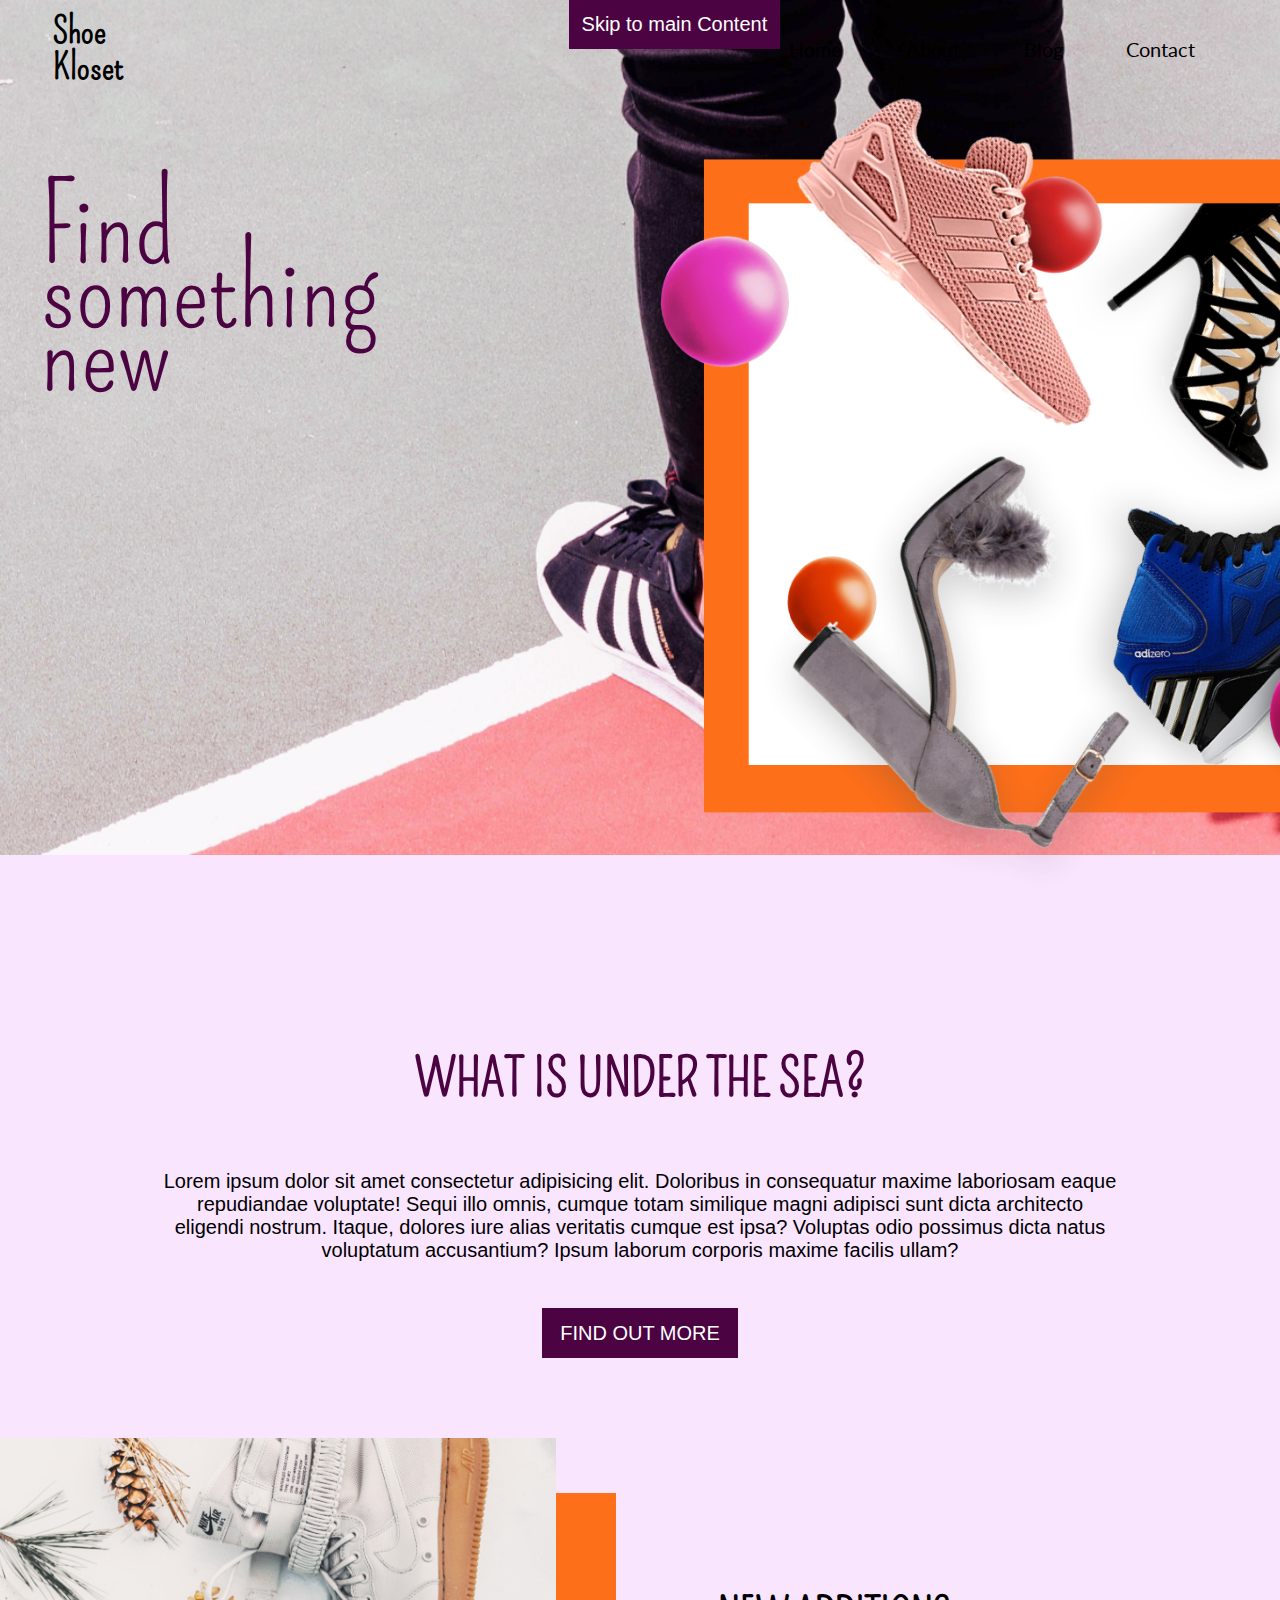
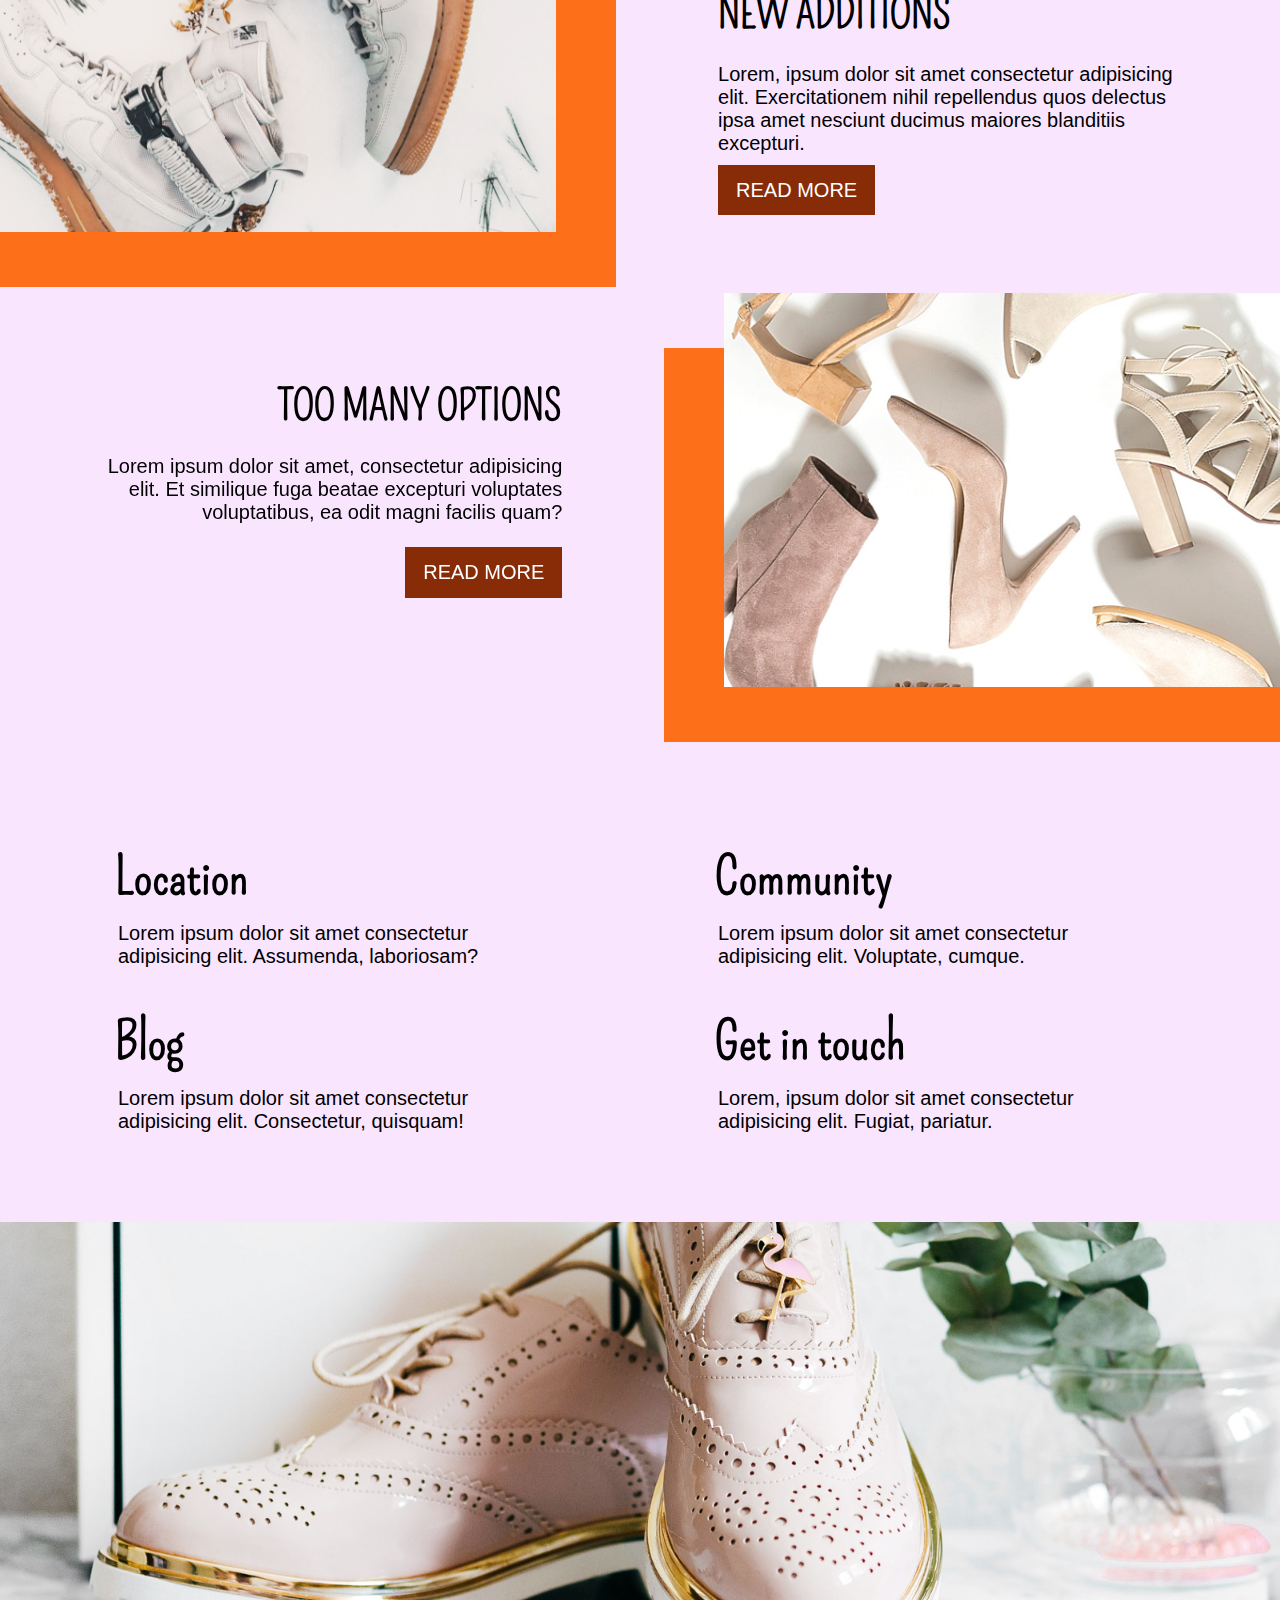
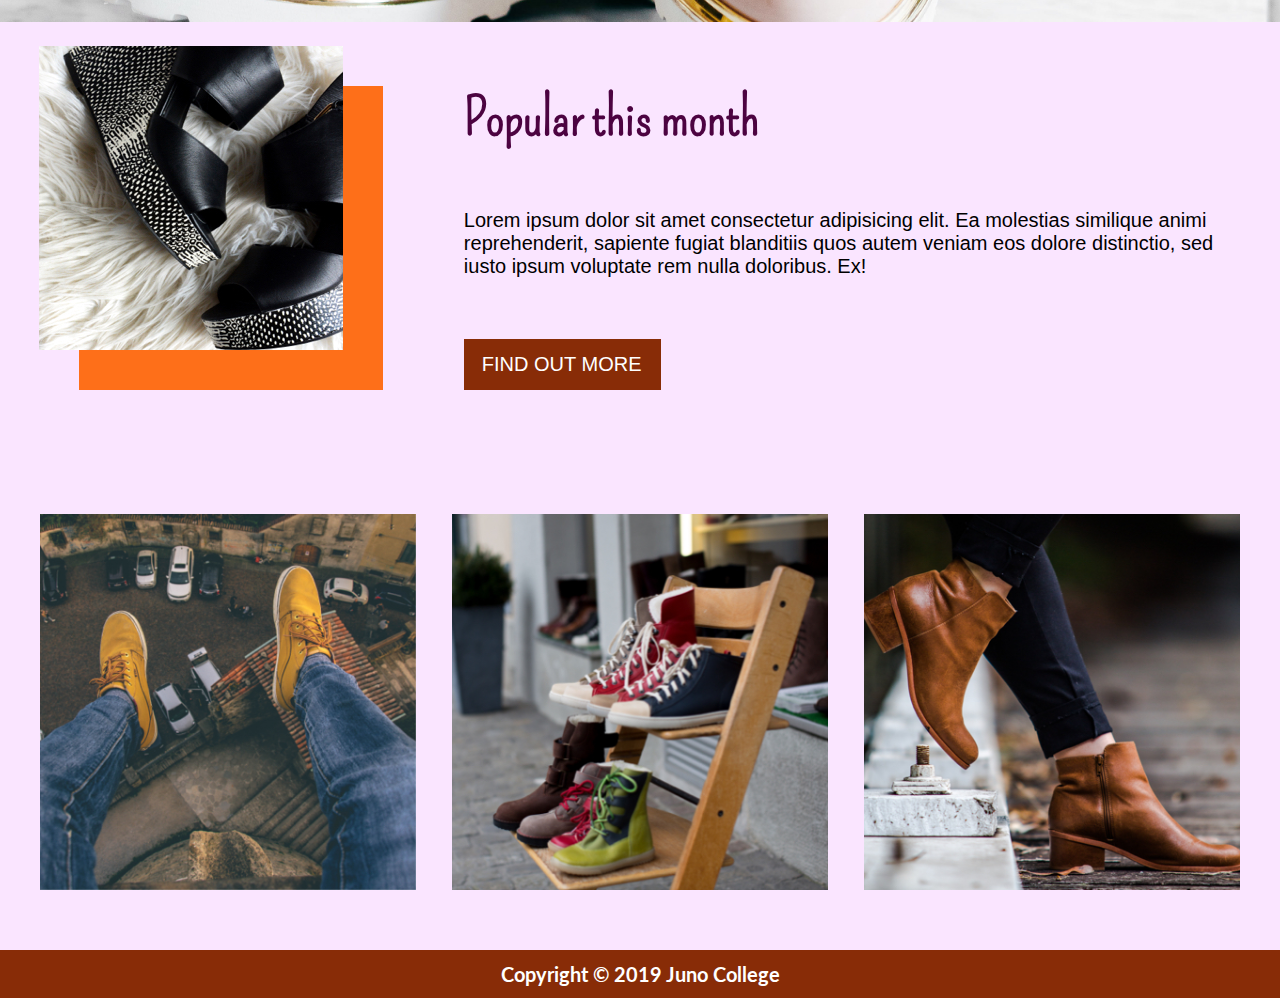
==== commit 7d7afeeb: "added links and hover effects" ====
--- a/index.html
+++ b/index.html
@@ -15,6 +15,9 @@
 </head>
 <body>
     <header id="home" class="headerMain">
+
+        <span><a href="">Skip to main Content</a></span>
+
         <div class="nav wrapper">
             <h1 class="logo"><a href="">Shoe Kloset</a></h1>
             
@@ -83,8 +86,8 @@
             <div class="wrapper aboutArticle">
                 <div>
                     <div class="location">
-                        <a href=""><i class="fas fa-compass"></i></a>
-                        <h3><a href="">Location</a></h3>
+                        <i class="fas fa-compass"></i>
+                        <h3><a href="http://bit.ly/34n6yOE" target="_blank">Location</a></h3>
                     </div>
                 
                     <p>Lorem ipsum dolor sit amet consectetur adipisicing elit. Assumenda, laboriosam?</p>
@@ -92,8 +95,8 @@
                 
                 <div>
                     <div class="comunity">
-                        <a href=""><i class="fas fa-users"></i></a>
-                        <h3><a href="">Community</a></h3>
+                        <i class="fas fa-users"></i>
+                        <h3><a href="https://twitter.com/" target="_blank">Community</a></h3>
                     </div>
                 
                     <p>Lorem ipsum dolor sit amet consectetur adipisicing elit. Voluptate, cumque.</p>
@@ -101,8 +104,8 @@
 
                 <div>
                     <div class="blog">
-                        <a href=""><i class="fas fa-sticky-note"></i></a>
-                        <h3><a href="">Blog</a></h3>
+                        <i class="fas fa-sticky-note"></i>
+                        <h3><a href="#blog">Blog</a></h3>
                     </div>
                 
                     <p>Lorem ipsum dolor sit amet consectetur adipisicing elit. Consectetur, quisquam!</p>
@@ -110,8 +113,8 @@
                 
                 <div>
                     <div class="contact">
-                        <a href=""><i class="fas fa-phone-square"></i></a>
-                        <h3><a href="">Get in touch</a></h3>
+                        <i class="fas fa-phone-square"></i>
+                        <h3><a href="#contact">Get in touch</a></h3>
                     </div>
                 
                     <p>Lorem, ipsum dolor sit amet consectetur adipisicing elit. Fugiat, pariatur.</p>
--- a/styles/style.css
+++ b/styles/style.css
@@ -729,12 +729,7 @@
   width: 75px;
   -webkit-transition: 0.3s;
   transition: 0.3s;
-  padding-bottom: 9%;
   border-bottom: 2px solid #FAE5FF;
-}
-
-.about .aboutArticle .location i:hover, .about .aboutArticle .comunity i:hover, .about .aboutArticle .blog i:hover, .about .aboutArticle .contact i:hover {
-  border-bottom: 2px solid #4C0341;
 }
 
 .about .aboutArticle .location h3, .about .aboutArticle .comunity h3, .about .aboutArticle .blog h3, .about .aboutArticle .contact h3 {
@@ -744,7 +739,7 @@
 }
 
 .about .aboutArticle .location h3:hover, .about .aboutArticle .comunity h3:hover, .about .aboutArticle .blog h3:hover, .about .aboutArticle .contact h3:hover {
-  border-bottom: 2px solid black;
+  border-bottom: 2px solid #4C0341;
 }
 
 .about div {
@@ -1123,3 +1118,22 @@
   border: 3px solid black;
   color: black;
 }
+
+.headerMain span a {
+  text-decoration: none;
+  position: fixed;
+  right: 500px;
+  top: 0;
+  color: white;
+  font-size: 2rem;
+  background: #4C0341;
+  padding: 1%;
+}
+
+.headerMain span a :focus {
+  color: blue;
+}
+
+.headerMain span a :hover {
+  color: blue;
+}
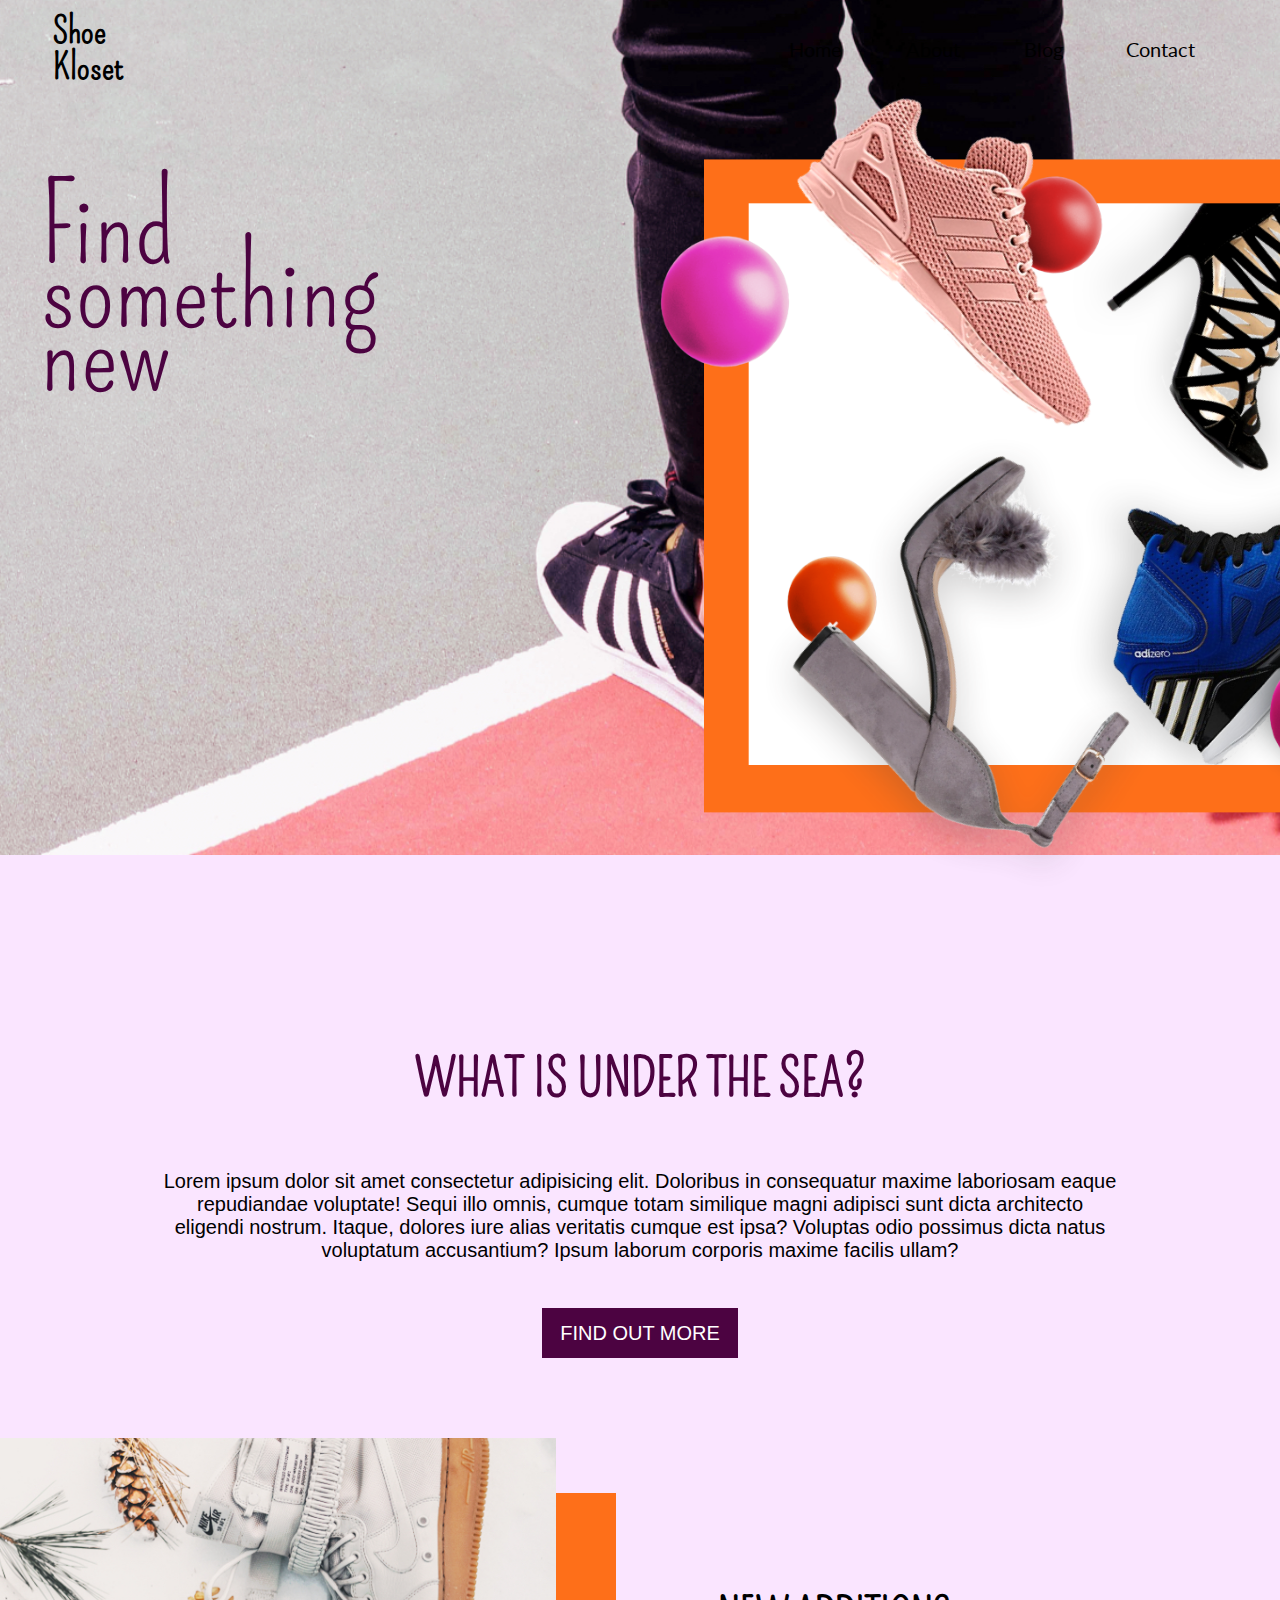
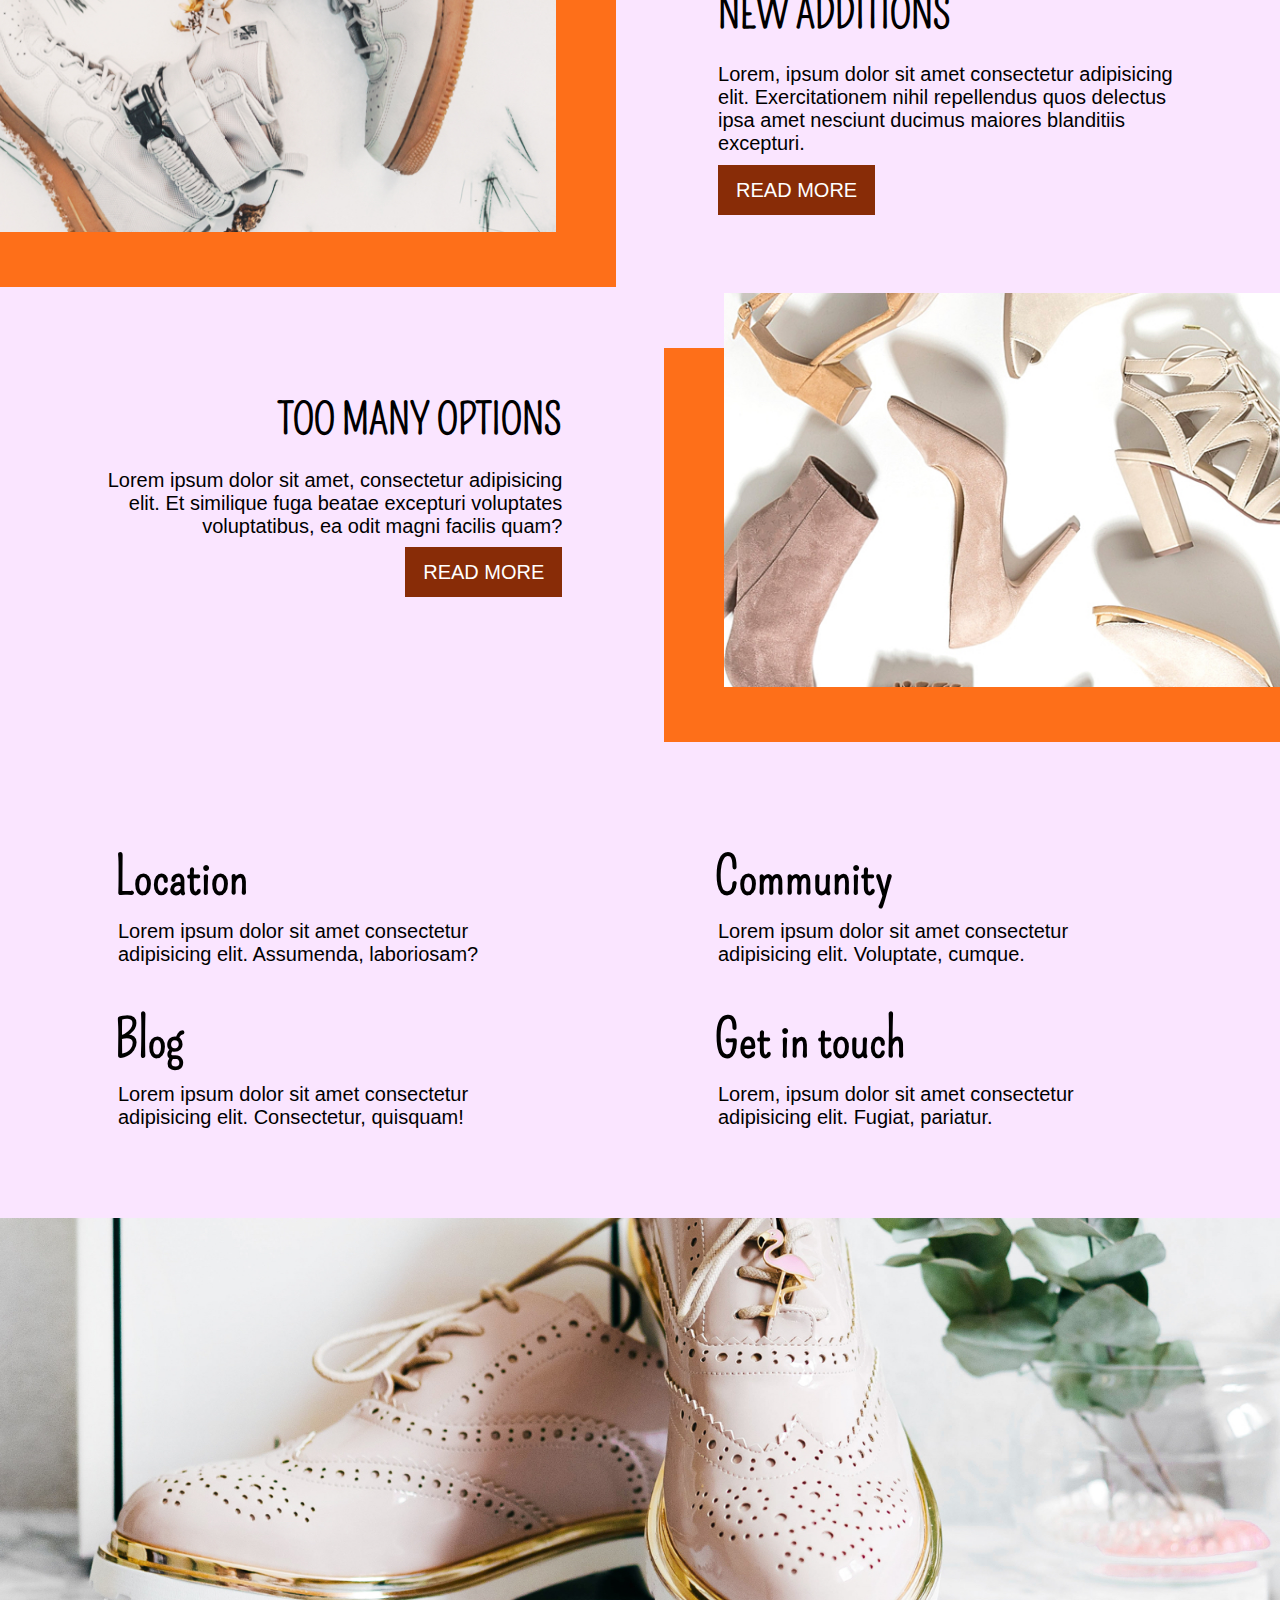
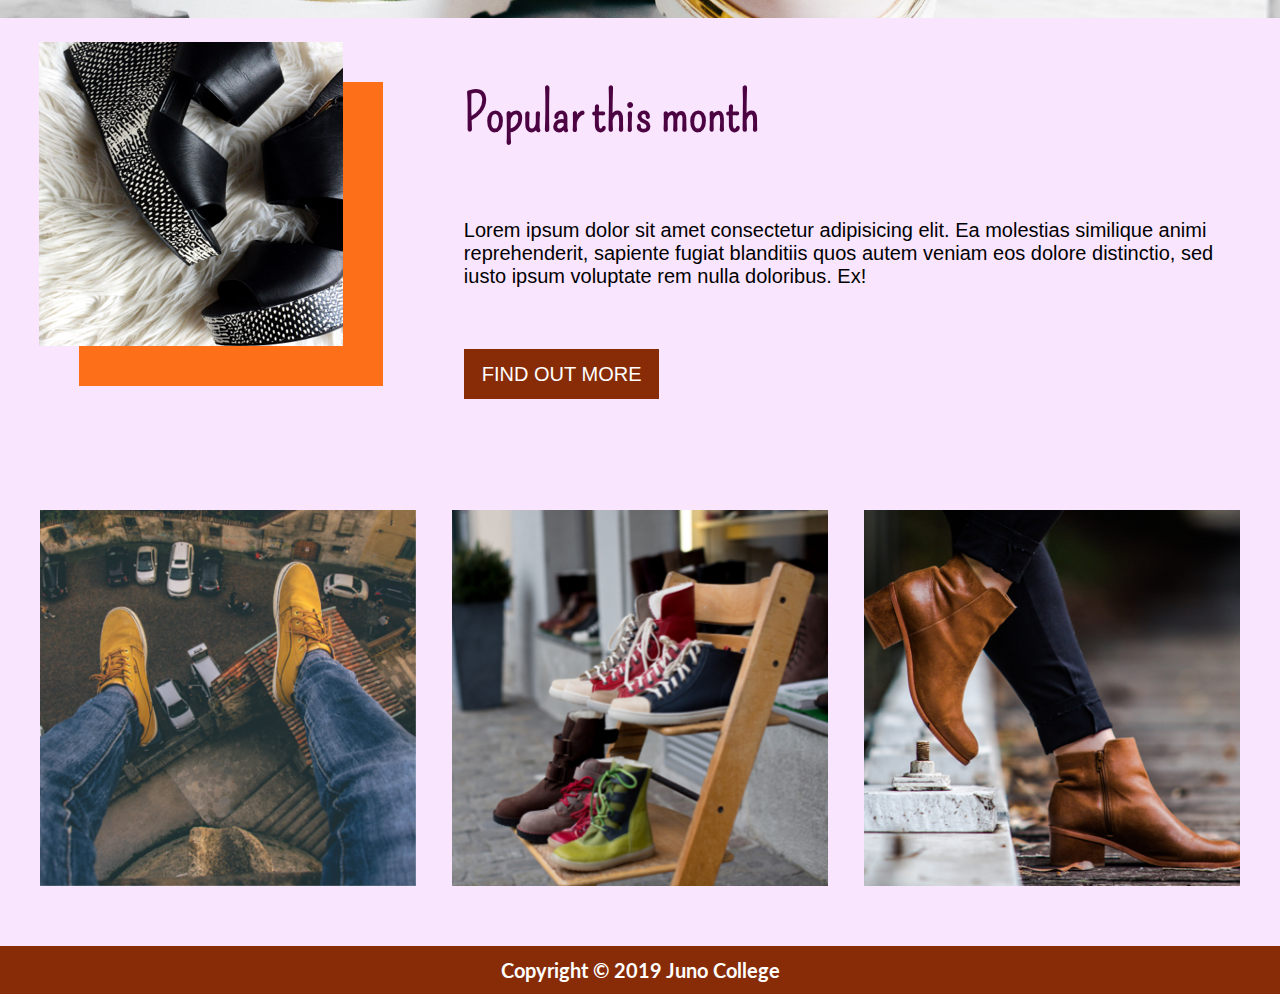
==== commit 85e71af4: "added focus/hover states" ====
--- a/index.html
+++ b/index.html
@@ -16,17 +16,19 @@
 <body>
     <header id="home" class="headerMain">
 
-        <span><a href="">Skip to main Content</a></span>
+        <!-- <h5><a href="#mainSkip">Skip to main Content</a></h5> -->
+        <!-- <h5><a href="">Skip to Blog</a></h5>
+        <h5><a href="">Skip to Contact Page</a></h5> -->
 
         <div class="nav wrapper">
-            <h1 class="logo"><a href="">Shoe Kloset</a></h1>
+            <h1 class="logo"><a href="index.html">Shoe Kloset</a></h1>
             
             <nav class="navigation">
                 <ul>
                     <li><a href="#home">Home</a></li>
                     <li><a href="#about">About</a></li>
-                    <li><a href="#blog">Blog</a></li>
-                    <li><a href="#contact">Contact</a></li>
+                    <li><a href="blog.html">Blog</a></li>
+                    <li><a href="contact.html">Contact</a></li>
                 </ul>
             </nav>
         </div>
@@ -43,11 +45,11 @@
     <main>
         <section class="bgColor">
             <div class="wrapper sea">
-                <h2>What is under the sea?</h2>
+                <h2 id="mainSkip">What is under the sea?</h2>
                 
                 <p>Lorem ipsum dolor sit amet consectetur adipisicing elit. Doloribus in consequatur maxime laboriosam eaque repudiandae voluptate! Sequi illo omnis, cumque totam similique magni adipisci sunt dicta architecto eligendi nostrum. Itaque, dolores iure alias veritatis cumque est ipsa? Voluptas odio possimus dicta natus voluptatum accusantium? Ipsum laborum corporis maxime facilis ullam?</p>
                 
-                <span><a href="">Find out More</a></span>
+                <span><a href="https://www.youtube.com/" target="_blank">Find out More</a></span>
             </div>
         </section>
 
@@ -62,7 +64,7 @@
                     <p>Lorem, ipsum dolor sit amet consectetur adipisicing elit. Exercitationem nihil repellendus quos delectus ipsa amet
                         nesciunt ducimus maiores blanditiis excepturi.</p>
                     
-                    <span><a href="">Read More</a></span>
+                    <span><a href="https://www.youtube.com/" target="_blank">Read More</a></span>
                 </div>
             </div>
 
@@ -73,7 +75,7 @@
                     <p>Lorem ipsum dolor sit amet, consectetur adipisicing elit. Et similique fuga beatae excepturi voluptates voluptatibus,
                         ea odit magni facilis quam?</p>
                     
-                    <span><a href="">Read More</a></span>
+                    <span><a href="https://www.youtube.com/" target="_blank">Read More</a></span>
                 </div>
 
                 <div class="optionPhoto">
@@ -105,7 +107,7 @@
                 <div>
                     <div class="blog">
                         <i class="fas fa-sticky-note"></i>
-                        <h3><a href="#blog">Blog</a></h3>
+                        <h3><a href="blog.html">Blog</a></h3>
                     </div>
                 
                     <p>Lorem ipsum dolor sit amet consectetur adipisicing elit. Consectetur, quisquam!</p>
@@ -114,7 +116,7 @@
                 <div>
                     <div class="contact">
                         <i class="fas fa-phone-square"></i>
-                        <h3><a href="#contact">Get in touch</a></h3>
+                        <h3><a href="contact.html">Get in touch</a></h3>
                     </div>
                 
                     <p>Lorem, ipsum dolor sit amet consectetur adipisicing elit. Fugiat, pariatur.</p>
@@ -138,7 +140,7 @@
                     <p>Lorem ipsum dolor sit amet consectetur adipisicing elit. Ea molestias similique animi reprehenderit, sapiente fugiat
                         blanditiis quos autem veniam eos dolore distinctio, sed iusto ipsum voluptate rem nulla doloribus. Ex!</p>
                     
-                    <span><a href="">Find out More</a></span>
+                    <span><a href="https://www.youtube.com/" target="_blank">Find out More</a></span>
                 </div>
             </div>
             <div class="popularBleed">
--- a/styles/style.css
+++ b/styles/style.css
@@ -292,23 +292,13 @@
       justify-content: space-around;
 }
 
-.headerMain .navigation ul li {
-  -webkit-transition: 0.3s;
-  transition: 0.3s;
-}
-
 .headerMain .navigation ul a {
   color: black;
   -webkit-transition: 0.3s;
   transition: 0.3s;
 }
 
-.headerMain .navigation ul li:hover {
-  -webkit-transform: scale(1.2) rotate(15deg);
-          transform: scale(1.2) rotate(15deg);
-}
-
-.headerMain .navigation ul li:hover a {
+.headerMain .navigation ul a:hover, .headerMain .navigation ul a:focus {
   color: white;
 }
 
@@ -329,12 +319,7 @@
   transition: 0.3s;
 }
 
-.headerMain .logo:hover {
-  -webkit-transform: scale(1.2) rotate(15deg);
-          transform: scale(1.2) rotate(15deg);
-}
-
-.headerMain .logo:hover a {
+.headerMain .logo a:hover, .headerMain .logo a:focus {
   color: white;
 }
 
@@ -381,23 +366,13 @@
       justify-content: space-around;
 }
 
-.headerBlog .navigation ul li {
-  -webkit-transition: 0.3s;
-  transition: 0.3s;
-}
-
 .headerBlog .navigation ul a {
   color: black;
   -webkit-transition: 0.3s;
   transition: 0.3s;
 }
 
-.headerBlog .navigation ul li:hover {
-  -webkit-transform: scale(1.2) rotate(15deg);
-          transform: scale(1.2) rotate(15deg);
-}
-
-.headerBlog .navigation ul li:hover a {
+.headerBlog .navigation ul a:hover, .headerBlog .navigation ul a:focus {
   color: white;
 }
 
@@ -418,12 +393,7 @@
   transition: 0.3s;
 }
 
-.headerBlog .logo:hover {
-  -webkit-transform: scale(1.2) rotate(15deg);
-          transform: scale(1.2) rotate(15deg);
-}
-
-.headerBlog .logo:hover a {
+.headerBlog .logo a:hover, .headerBlog .logo a:focus {
   color: white;
 }
 
@@ -470,23 +440,13 @@
       justify-content: space-around;
 }
 
-.headerContact .navigation ul li {
-  -webkit-transition: 0.3s;
-  transition: 0.3s;
-}
-
 .headerContact .navigation ul a {
   color: black;
   -webkit-transition: 0.3s;
   transition: 0.3s;
 }
 
-.headerContact .navigation ul li:hover {
-  -webkit-transform: scale(1.2) rotate(15deg);
-          transform: scale(1.2) rotate(15deg);
-}
-
-.headerContact .navigation ul li:hover a {
+.headerContact .navigation ul a:hover, .headerContact .navigation ul a:focus {
   color: white;
 }
 
@@ -507,12 +467,7 @@
   transition: 0.3s;
 }
 
-.headerContact .logo:hover {
-  -webkit-transform: scale(1.2) rotate(15deg);
-          transform: scale(1.2) rotate(15deg);
-}
-
-.headerContact .logo:hover a {
+.headerContact .logo a:hover, .headerContact .logo a:focus {
   color: white;
 }
 
@@ -548,28 +503,20 @@
   padding: 5%;
 }
 
-.sea span {
+.sea span a {
   font-size: 2rem;
   background: #4C0341;
   padding: 12px 16px;
   text-transform: uppercase;
   border: 2px solid #4C0341;
-  -webkit-transition: 0.3s;
-  transition: 0.3s;
-}
-
-.sea span a {
-  color: white;
-  -webkit-transition: 0.3s;
-  transition: 0.3s;
-}
-
-.sea span:hover {
+  color: white;
+  -webkit-transition: 0.3s;
+  transition: 0.3s;
+}
+
+.sea span a:hover, .sea span a:focus {
+  color: black;
   border: 2px solid black;
-}
-
-.sea span:hover a {
-  color: black;
 }
 
 .bgColor {
@@ -607,28 +554,20 @@
   text-transform: uppercase;
 }
 
-.new span {
+.new span a {
   font-size: 2rem;
   background: #882C07;
   padding: 12px 16px;
   text-transform: uppercase;
   border: 2px solid #882C07;
-  -webkit-transition: 0.3s;
-  transition: 0.3s;
-}
-
-.new span a {
-  color: white;
-  -webkit-transition: 0.3s;
-  transition: 0.3s;
-}
-
-.new span:hover {
+  color: white;
+  -webkit-transition: 0.3s;
+  transition: 0.3s;
+}
+
+.new span a:hover, .new span a:focus {
+  color: black;
   border: 2px solid black;
-}
-
-.new span:hover a {
-  color: black;
 }
 
 .option {
@@ -674,27 +613,19 @@
   text-align: right;
 }
 
-.option span {
+.option span a {
   font-size: 2rem;
   background: #882C07;
   padding: 12px 16px;
   text-transform: uppercase;
   border: 2px solid #882C07;
-  -webkit-transition: 0.3s;
-  transition: 0.3s;
-}
-
-.option span a {
-  color: white;
-  -webkit-transition: 0.3s;
-  transition: 0.3s;
-}
-
-.option span:hover {
+  color: white;
+  -webkit-transition: 0.3s;
+  transition: 0.3s;
+}
+
+.option span a:hover, .option span a:focus {
   border: 2px solid black;
-}
-
-.option span:hover a {
   color: black;
 }
 
@@ -732,13 +663,13 @@
   border-bottom: 2px solid #FAE5FF;
 }
 
-.about .aboutArticle .location h3, .about .aboutArticle .comunity h3, .about .aboutArticle .blog h3, .about .aboutArticle .contact h3 {
+.about .aboutArticle .location h3 a, .about .aboutArticle .comunity h3 a, .about .aboutArticle .blog h3 a, .about .aboutArticle .contact h3 a {
   border-bottom: 2px solid #FAE5FF;
   -webkit-transition: 0.3s;
   transition: 0.3s;
 }
 
-.about .aboutArticle .location h3:hover, .about .aboutArticle .comunity h3:hover, .about .aboutArticle .blog h3:hover, .about .aboutArticle .contact h3:hover {
+.about .aboutArticle .location a:hover, .about .aboutArticle .location a:focus, .about .aboutArticle .comunity a:hover, .about .aboutArticle .comunity a:focus, .about .aboutArticle .blog a:hover, .about .aboutArticle .blog a:focus, .about .aboutArticle .contact a:hover, .about .aboutArticle .contact a:focus {
   border-bottom: 2px solid #4C0341;
 }
 
@@ -793,28 +724,20 @@
   color: #4C0341;
 }
 
-.popular .popularMaster .popularArticle span {
+.popular .popularMaster .popularArticle span a {
   font-size: 2rem;
   background: #882C07;
   padding: 12px 16px;
   text-transform: uppercase;
   width: 197px;
   border: 2px solid #882C07;
-  -webkit-transition: 0.3s;
-  transition: 0.3s;
-}
-
-.popular .popularMaster .popularArticle span a {
-  color: white;
-  -webkit-transition: 0.3s;
-  transition: 0.3s;
-}
-
-.popular .popularMaster .popularArticle span:hover {
+  color: white;
+  -webkit-transition: 0.3s;
+  transition: 0.3s;
+}
+
+.popular .popularMaster .popularArticle span a:hover, .popular .popularMaster .popularArticle span a:focus {
   border: 2px solid black;
-}
-
-.popular .popularMaster .popularArticle span:hover a {
   color: black;
 }
 
@@ -1008,7 +931,7 @@
   transition: 0.3s;
 }
 
-.blog .blogFlex .blogMain form button:hover {
+.blog .blogFlex .blogMain form button:hover, .blog .blogFlex .blogMain form button:focus {
   color: black;
   border: 3px solid black;
 }
@@ -1034,22 +957,21 @@
   display: -webkit-box;
   display: -ms-flexbox;
   display: flex;
+}
+
+main .contactWrapper .contactInfo .social li {
+  padding-right: 6%;
+}
+
+main .contactWrapper .contactInfo .social li a {
   font-size: 3rem;
   color: #4C0341;
-}
-
-main .contactWrapper .contactInfo .social li {
-  padding-right: 6%;
-}
-
-main .contactWrapper .contactInfo .social li i {
-  -webkit-transition: 0.3s;
-  transition: 0.3s;
-}
-
-main .contactWrapper .contactInfo .social li i:hover {
-  -webkit-transform: rotate(15deg) scale(1.2);
-          transform: rotate(15deg) scale(1.2);
+  -webkit-transition: 0.3s;
+  transition: 0.3s;
+}
+
+main .contactWrapper .contactInfo .social li a:hover, main .contactWrapper .contactInfo .social li a:focus {
+  color: black;
 }
 
 main .contactWrapper .contactInfo h2 {
@@ -1114,26 +1036,26 @@
   transition: 0.3s;
 }
 
-main .contactWrapper .form form button:hover {
+main .contactWrapper .form form button:hover, main .contactWrapper .form form button:focus {
   border: 3px solid black;
   color: black;
 }
 
-.headerMain span a {
+.headerMain h5 {
+  margin: 0;
+}
+
+.headerMain h5 a {
   text-decoration: none;
   position: fixed;
-  right: 500px;
+  right: -45%;
   top: 0;
-  color: white;
   font-size: 2rem;
   background: #4C0341;
   padding: 1%;
-}
-
-.headerMain span a :focus {
-  color: blue;
-}
-
-.headerMain span a :hover {
-  color: blue;
-}
+  color: white;
+}
+
+.headerMain h5 a:focus, .headerMain h5 a:hover {
+  right: 45%;
+}
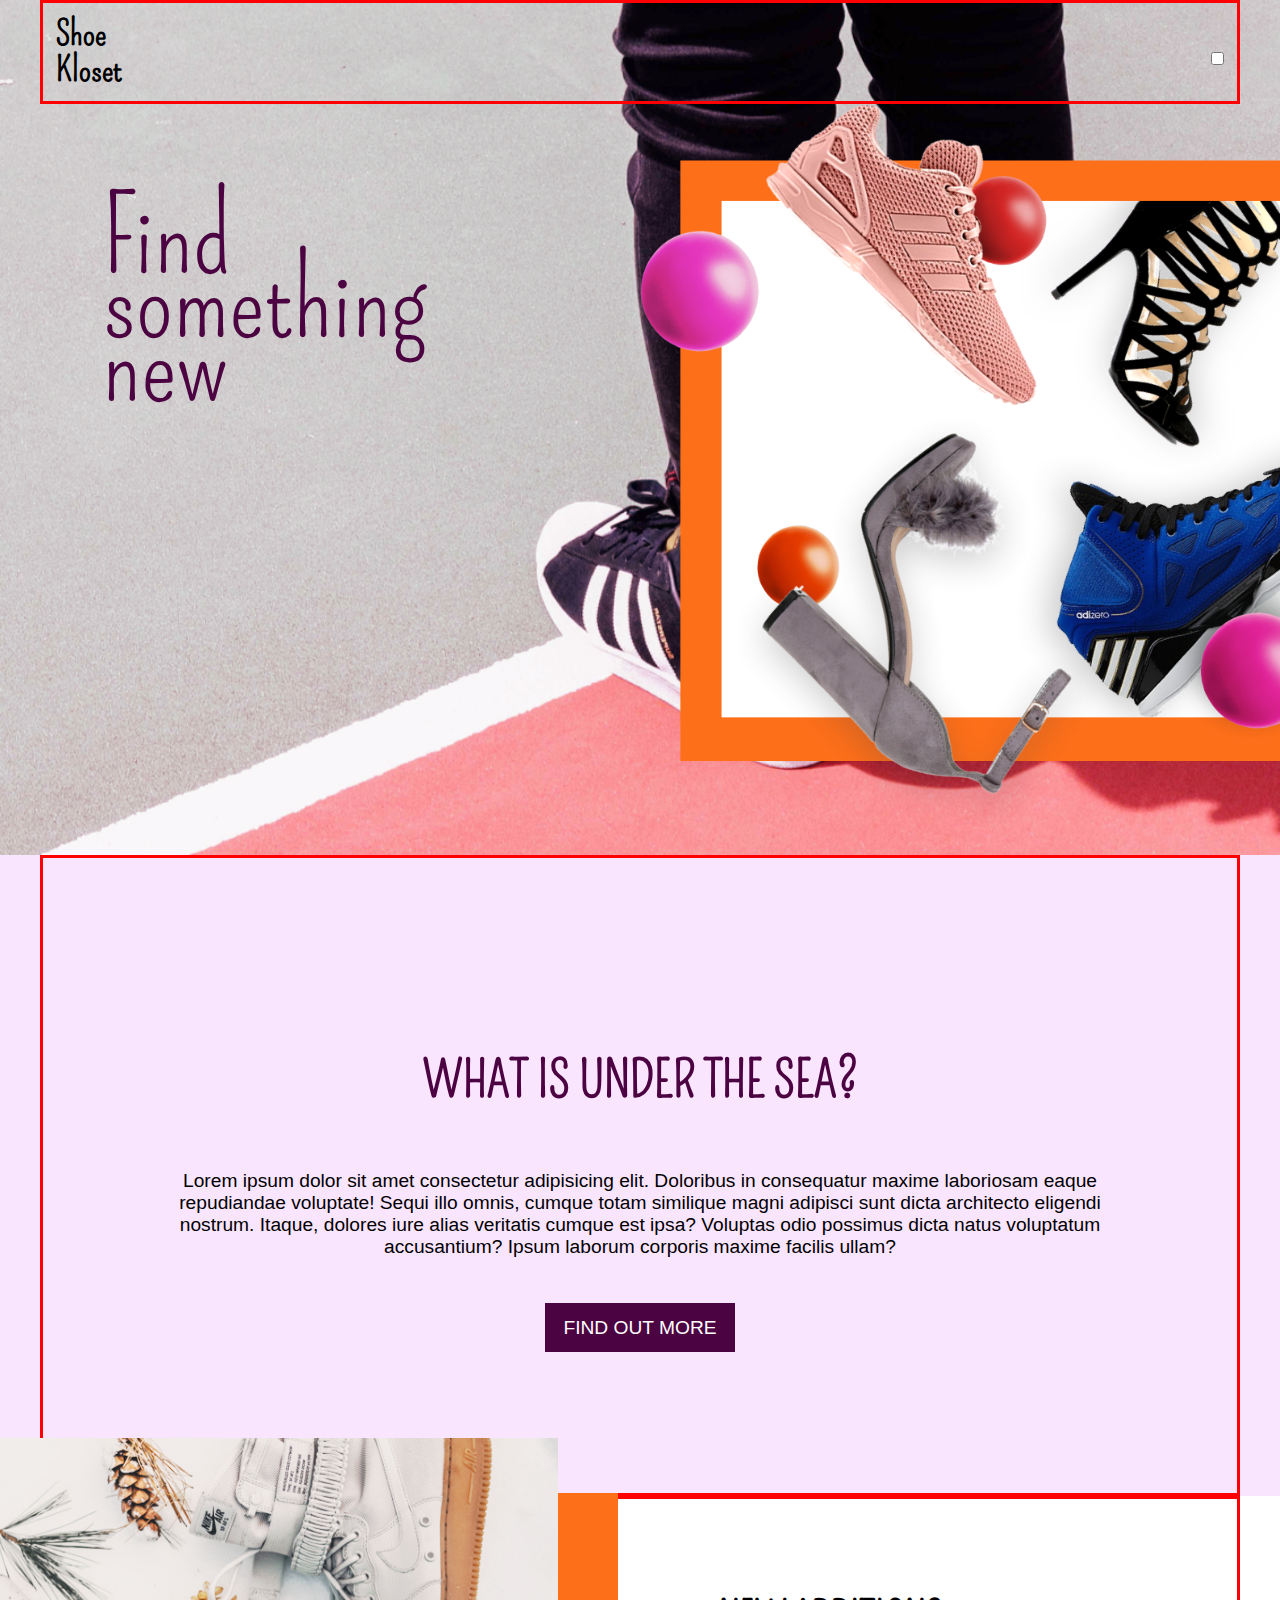
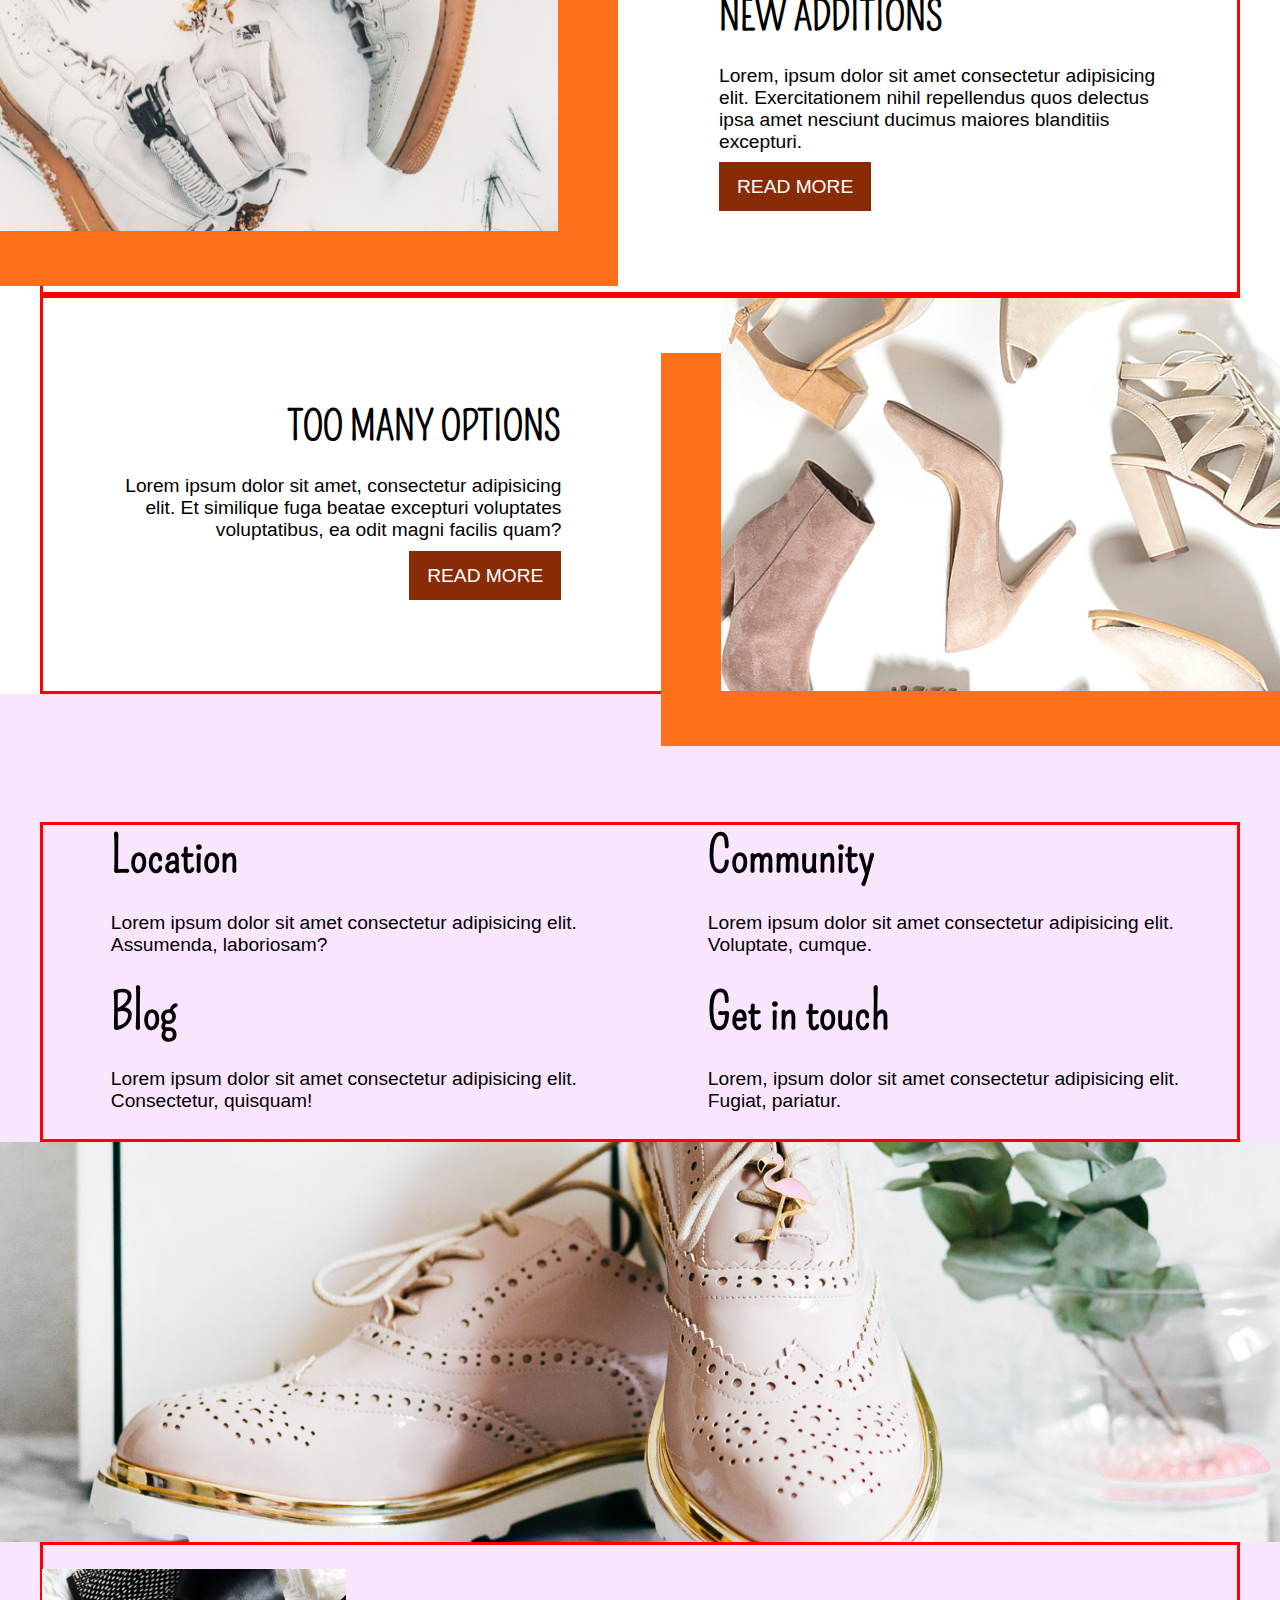
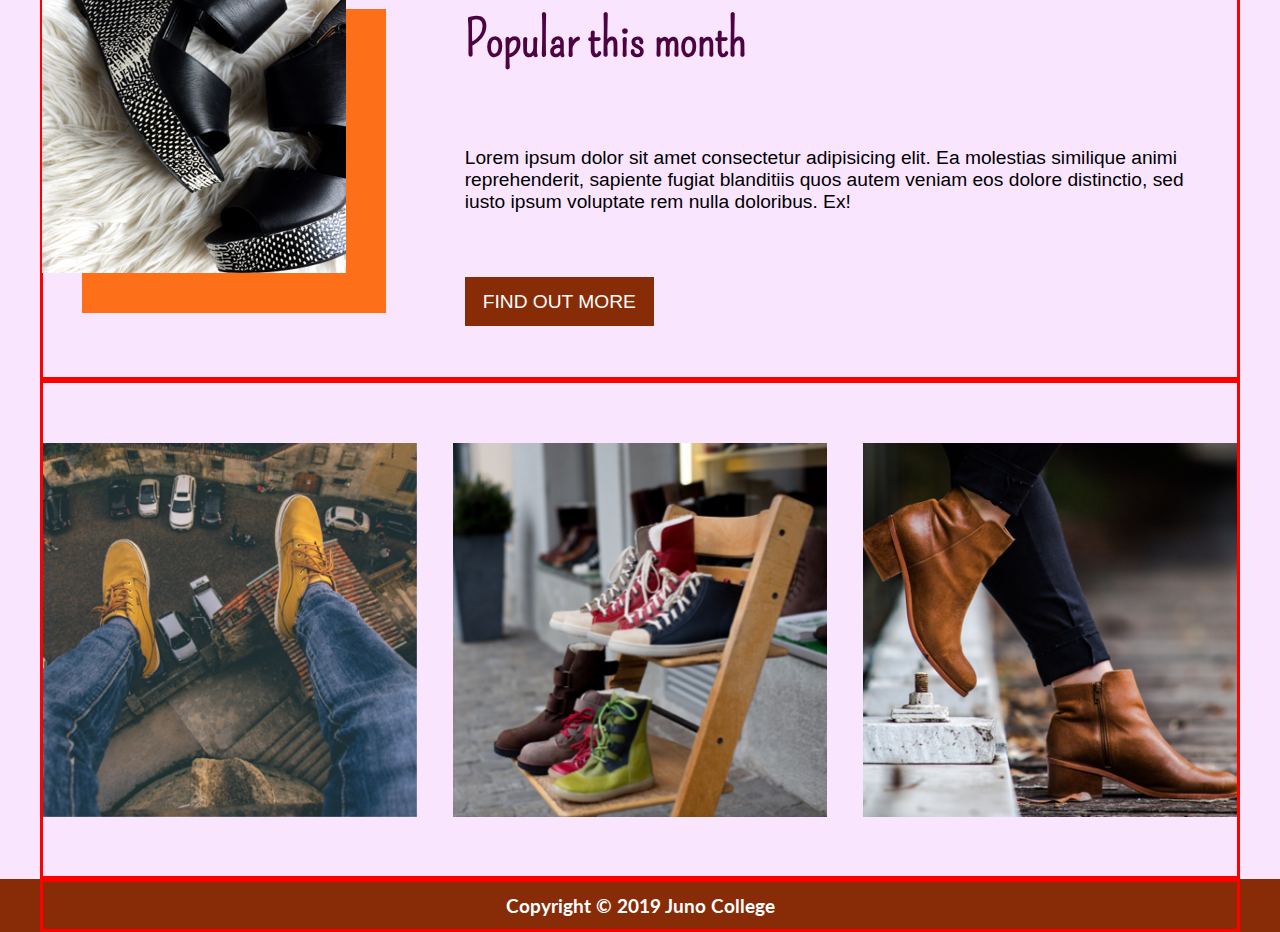
==== commit 39f19203: "rebuilt about section and header to be responsive" ====
--- a/index.html
+++ b/index.html
@@ -16,9 +16,9 @@
 <body>
     <header id="home" class="headerMain">
 
-        <!-- <h5><a href="#mainSkip">Skip to main Content</a></h5> -->
-        <!-- <h5><a href="">Skip to Blog</a></h5>
-        <h5><a href="">Skip to Contact Page</a></h5> -->
+        <h5><a class="mainSkip" href="#mainSkip">Skip to Main Content</a></h5>
+        <h5><a class="blogSkip" href="blog.html">Skip to Blog Page</a></h5>
+        <h5><a class="contactSkip" href="contact.html">Skip to Contact Page</a></h5>
 
         <div class="nav wrapper">
             <h1 class="logo"><a href="index.html">Shoe Kloset</a></h1>
@@ -31,19 +31,23 @@
                     <li><a href="contact.html">Contact</a></li>
                 </ul>
             </nav>
+            <nav class="smallNav">
+                <i class="fas fa-bars"></i>
+                <input type="checkbox">
+            </nav>
         </div>
         
-        <div class="landing wrapper">
+        <div class="landing">
             <h2>Find something new</h2>
 
-            <div>
+            <div class="headerPhoto">
                 <img src="shoeAssets/home-box-header.png" alt="shoes scatered around">
             </div>
         </div>
     </header>
 
     <main>
-        <section class="bgColor">
+        <section>
             <div class="wrapper sea">
                 <h2 id="mainSkip">What is under the sea?</h2>
                 
@@ -53,7 +57,7 @@
             </div>
         </section>
 
-        <section>
+        <section class="bgColor">
             <div class="new wrapper">
                 <div class="newPhoto">
                     <img src="shoeAssets/left-image.jpg" alt="a pair of white shoes">
@@ -86,40 +90,47 @@
 
         <section id="about" class="about">
             <div class="wrapper aboutArticle">
-                <div>
+                <div class="locationIcon">
+                    <i class="fas fa-compass"></i>
+
                     <div class="location">
-                        <i class="fas fa-compass"></i>
                         <h3><a href="http://bit.ly/34n6yOE" target="_blank">Location</a></h3>
+
+                        <p>Lorem ipsum dolor sit amet consectetur adipisicing elit. Assumenda, laboriosam?</p>
                     </div>
-                
-                    <p>Lorem ipsum dolor sit amet consectetur adipisicing elit. Assumenda, laboriosam?</p>
                 </div>
                 
-                <div>
+                <div class="comunityIcon">
+
+                    <i class="fas fa-users"></i>
+
                     <div class="comunity">
-                        <i class="fas fa-users"></i>
                         <h3><a href="https://twitter.com/" target="_blank">Community</a></h3>
+
+                        <p>Lorem ipsum dolor sit amet consectetur adipisicing elit. Voluptate, cumque.</p>
                     </div>
-                
-                    <p>Lorem ipsum dolor sit amet consectetur adipisicing elit. Voluptate, cumque.</p>
                 </div>
 
-                <div>
+                <div class="blogIcon">
+
+                    <i class="fas fa-sticky-note"></i>
+
                     <div class="blog">
-                        <i class="fas fa-sticky-note"></i>
                         <h3><a href="blog.html">Blog</a></h3>
+
+                        <p>Lorem ipsum dolor sit amet consectetur adipisicing elit. Consectetur, quisquam!</p>
                     </div>
-                
-                    <p>Lorem ipsum dolor sit amet consectetur adipisicing elit. Consectetur, quisquam!</p>
                 </div>
                 
-                <div>
+                <div class="contactIcon">
+
+                    <i class="fas fa-phone-square"></i>
+
                     <div class="contact">
-                        <i class="fas fa-phone-square"></i>
                         <h3><a href="contact.html">Get in touch</a></h3>
+
+                        <p>Lorem, ipsum dolor sit amet consectetur adipisicing elit. Fugiat, pariatur.</p>
                     </div>
-                
-                    <p>Lorem, ipsum dolor sit amet consectetur adipisicing elit. Fugiat, pariatur.</p>
                 </div>
             </div>
 
--- a/styles/style.css
+++ b/styles/style.css
@@ -181,6 +181,8 @@
 
 html {
   font-size: 62.5%;
+  -webkit-transition: 0.4s;
+  transition: 0.4s;
 }
 
 ul {
@@ -220,6 +222,7 @@
 .wrapper {
   max-width: 1200px;
   margin: 0 auto;
+  border: 3px solid red;
 }
 
 .visually-hidden {
@@ -248,10 +251,9 @@
   position: relative;
 }
 
-.headerMain .landing div {
-  width: 58%;
-  position: relative;
-  right: -9.7%;
+.headerMain .landing .headerPhoto {
+  -ms-flex-preferred-size: 50%;
+      flex-basis: 50%;
 }
 
 .headerMain .landing h2 {
@@ -262,7 +264,8 @@
   color: #4C0341;
   -ms-flex-preferred-size: 15%;
       flex-basis: 15%;
-  margin: 8% 0;
+  margin-top: 8%;
+  margin-left: 8%;
 }
 
 .headerMain .nav {
@@ -278,6 +281,12 @@
   padding: 1%;
 }
 
+.headerMain .smallNav {
+  display: none;
+  font-size: 4rem;
+  text-shadow: -1px 0 white, 0 1px white, 1px 0 white, 0 -1px white;
+}
+
 .headerMain .navigation {
   font-family: "Lato", sans-serif;
   font-size: 2rem;
@@ -520,7 +529,7 @@
 }
 
 .bgColor {
-  background: #FAE5FF;
+  background: white;
 }
 
 .new {
@@ -597,7 +606,7 @@
 
 .option .optionPhoto {
   position: relative;
-  right: -9.5%;
+  right: -112px;
   -webkit-box-shadow: -60px 55px #FE6F19;
           box-shadow: -60px 55px #FE6F19;
 }
@@ -640,36 +649,42 @@
   display: flex;
   -ms-flex-wrap: wrap;
       flex-wrap: wrap;
-  padding-bottom: 6%;
-}
-
-.about .aboutArticle p {
-  padding: 2% 13%;
-}
-
-.about .aboutArticle .location, .about .aboutArticle .comunity, .about .aboutArticle .blog, .about .aboutArticle .contact {
-  display: -webkit-box;
-  display: -ms-flexbox;
-  display: flex;
-  padding-top: 5%;
-}
-
-.about .aboutArticle .location i, .about .aboutArticle .comunity i, .about .aboutArticle .blog i, .about .aboutArticle .contact i {
+}
+
+.about .aboutArticle .locationIcon, .about .aboutArticle .comunityIcon, .about .aboutArticle .blogIcon, .about .aboutArticle .contactIcon {
+  display: -webkit-box;
+  display: -ms-flexbox;
+  display: flex;
+}
+
+.about .aboutArticle .locationIcon i, .about .aboutArticle .comunityIcon i, .about .aboutArticle .blogIcon i, .about .aboutArticle .contactIcon i {
   font-size: 5.2rem;
   color: #4C0341;
   width: 75px;
-  -webkit-transition: 0.3s;
-  transition: 0.3s;
+  padding: 1%;
+  -webkit-transition: 0.3s;
+  transition: 0.3s;
+}
+
+.about .aboutArticle .locationIcon .location, .about .aboutArticle .locationIcon .comunity, .about .aboutArticle .locationIcon .blog, .about .aboutArticle .locationIcon .contact, .about .aboutArticle .comunityIcon .location, .about .aboutArticle .comunityIcon .comunity, .about .aboutArticle .comunityIcon .blog, .about .aboutArticle .comunityIcon .contact, .about .aboutArticle .blogIcon .location, .about .aboutArticle .blogIcon .comunity, .about .aboutArticle .blogIcon .blog, .about .aboutArticle .blogIcon .contact, .about .aboutArticle .contactIcon .location, .about .aboutArticle .contactIcon .comunity, .about .aboutArticle .contactIcon .blog, .about .aboutArticle .contactIcon .contact {
+  display: -webkit-box;
+  display: -ms-flexbox;
+  display: flex;
+  -webkit-box-orient: vertical;
+  -webkit-box-direction: normal;
+      -ms-flex-direction: column;
+          flex-direction: column;
+  -ms-flex-preferred-size: 100%;
+      flex-basis: 100%;
+}
+
+.about .aboutArticle .locationIcon .location h3 a, .about .aboutArticle .locationIcon .comunity h3 a, .about .aboutArticle .locationIcon .blog h3 a, .about .aboutArticle .locationIcon .contact h3 a, .about .aboutArticle .comunityIcon .location h3 a, .about .aboutArticle .comunityIcon .comunity h3 a, .about .aboutArticle .comunityIcon .blog h3 a, .about .aboutArticle .comunityIcon .contact h3 a, .about .aboutArticle .blogIcon .location h3 a, .about .aboutArticle .blogIcon .comunity h3 a, .about .aboutArticle .blogIcon .blog h3 a, .about .aboutArticle .blogIcon .contact h3 a, .about .aboutArticle .contactIcon .location h3 a, .about .aboutArticle .contactIcon .comunity h3 a, .about .aboutArticle .contactIcon .blog h3 a, .about .aboutArticle .contactIcon .contact h3 a {
   border-bottom: 2px solid #FAE5FF;
-}
-
-.about .aboutArticle .location h3 a, .about .aboutArticle .comunity h3 a, .about .aboutArticle .blog h3 a, .about .aboutArticle .contact h3 a {
-  border-bottom: 2px solid #FAE5FF;
-  -webkit-transition: 0.3s;
-  transition: 0.3s;
-}
-
-.about .aboutArticle .location a:hover, .about .aboutArticle .location a:focus, .about .aboutArticle .comunity a:hover, .about .aboutArticle .comunity a:focus, .about .aboutArticle .blog a:hover, .about .aboutArticle .blog a:focus, .about .aboutArticle .contact a:hover, .about .aboutArticle .contact a:focus {
+  -webkit-transition: 0.3s;
+  transition: 0.3s;
+}
+
+.about .aboutArticle .locationIcon .location a:hover, .about .aboutArticle .locationIcon .location a:focus, .about .aboutArticle .locationIcon .comunity a:hover, .about .aboutArticle .locationIcon .comunity a:focus, .about .aboutArticle .locationIcon .blog a:hover, .about .aboutArticle .locationIcon .blog a:focus, .about .aboutArticle .locationIcon .contact a:hover, .about .aboutArticle .locationIcon .contact a:focus, .about .aboutArticle .comunityIcon .location a:hover, .about .aboutArticle .comunityIcon .location a:focus, .about .aboutArticle .comunityIcon .comunity a:hover, .about .aboutArticle .comunityIcon .comunity a:focus, .about .aboutArticle .comunityIcon .blog a:hover, .about .aboutArticle .comunityIcon .blog a:focus, .about .aboutArticle .comunityIcon .contact a:hover, .about .aboutArticle .comunityIcon .contact a:focus, .about .aboutArticle .blogIcon .location a:hover, .about .aboutArticle .blogIcon .location a:focus, .about .aboutArticle .blogIcon .comunity a:hover, .about .aboutArticle .blogIcon .comunity a:focus, .about .aboutArticle .blogIcon .blog a:hover, .about .aboutArticle .blogIcon .blog a:focus, .about .aboutArticle .blogIcon .contact a:hover, .about .aboutArticle .blogIcon .contact a:focus, .about .aboutArticle .contactIcon .location a:hover, .about .aboutArticle .contactIcon .location a:focus, .about .aboutArticle .contactIcon .comunity a:hover, .about .aboutArticle .contactIcon .comunity a:focus, .about .aboutArticle .contactIcon .blog a:hover, .about .aboutArticle .contactIcon .blog a:focus, .about .aboutArticle .contactIcon .contact a:hover, .about .aboutArticle .contactIcon .contact a:focus {
   border-bottom: 2px solid #4C0341;
 }
 
@@ -1041,14 +1056,14 @@
   color: black;
 }
 
-.headerMain h5 {
+header h5 {
   margin: 0;
 }
 
-.headerMain h5 a {
+header h5 .mainSkip {
   text-decoration: none;
   position: fixed;
-  right: -45%;
+  right: -10000px;
   top: 0;
   font-size: 2rem;
   background: #4C0341;
@@ -1056,6 +1071,104 @@
   color: white;
 }
 
-.headerMain h5 a:focus, .headerMain h5 a:hover {
-  right: 45%;
-}
+header h5 .mainSkip:focus {
+  right: 640px;
+}
+
+header h5 .blogSkip {
+  text-decoration: none;
+  position: fixed;
+  right: -10000px;
+  top: 0;
+  font-size: 2rem;
+  background: #4C0341;
+  padding: 1%;
+  color: white;
+}
+
+header h5 .blogSkip:focus {
+  right: 640px;
+}
+
+header h5 .contactSkip {
+  text-decoration: none;
+  position: fixed;
+  right: -10000px;
+  top: 0;
+  font-size: 2rem;
+  background: #4C0341;
+  padding: 1%;
+  color: white;
+}
+
+header h5 .contactSkip:focus {
+  right: 640px;
+}
+
+@media (max-width: 1400px) {
+  html {
+    font-size: 60%;
+  }
+}
+
+@media (max-width: 1000px) {
+  html {
+    font-size: 50%;
+  }
+}
+
+@media (max-width: 1400px) {
+  .headerMain .navigation {
+    display: none;
+  }
+  .headerMain .smallNav {
+    display: block;
+  }
+}
+
+@media (max-width: 800px) {
+  .headerMain .nav {
+    -webkit-box-pack: end;
+        -ms-flex-pack: end;
+            justify-content: flex-end;
+  }
+  .headerMain .logo {
+    display: none;
+  }
+}
+
+@media (max-width: 600px) {
+  .headerMain .landing .headerPhoto {
+    display: none;
+  }
+}
+
+@media (max-width: 600px) {
+  .aboutArticle {
+    -ms-flex-wrap: nowrap;
+        flex-wrap: nowrap;
+    -webkit-box-orient: vertical;
+    -webkit-box-direction: normal;
+        -ms-flex-direction: column;
+            flex-direction: column;
+  }
+}
+
+@media (max-width: 600px) {
+  .popular .popularBleed .popularGallery {
+    -webkit-box-orient: vertical;
+    -webkit-box-direction: normal;
+        -ms-flex-direction: column;
+            flex-direction: column;
+  }
+  .popular .popularBleed .popularGallery figure {
+    padding: 5%;
+  }
+  .popular .popularBleed .popularGallery figure:nth-of-type(2) {
+    padding: 5%;
+  }
+  .popular .popularBleed .popularGallery figure:hover {
+    -webkit-transform: none;
+            transform: none;
+  }
+}
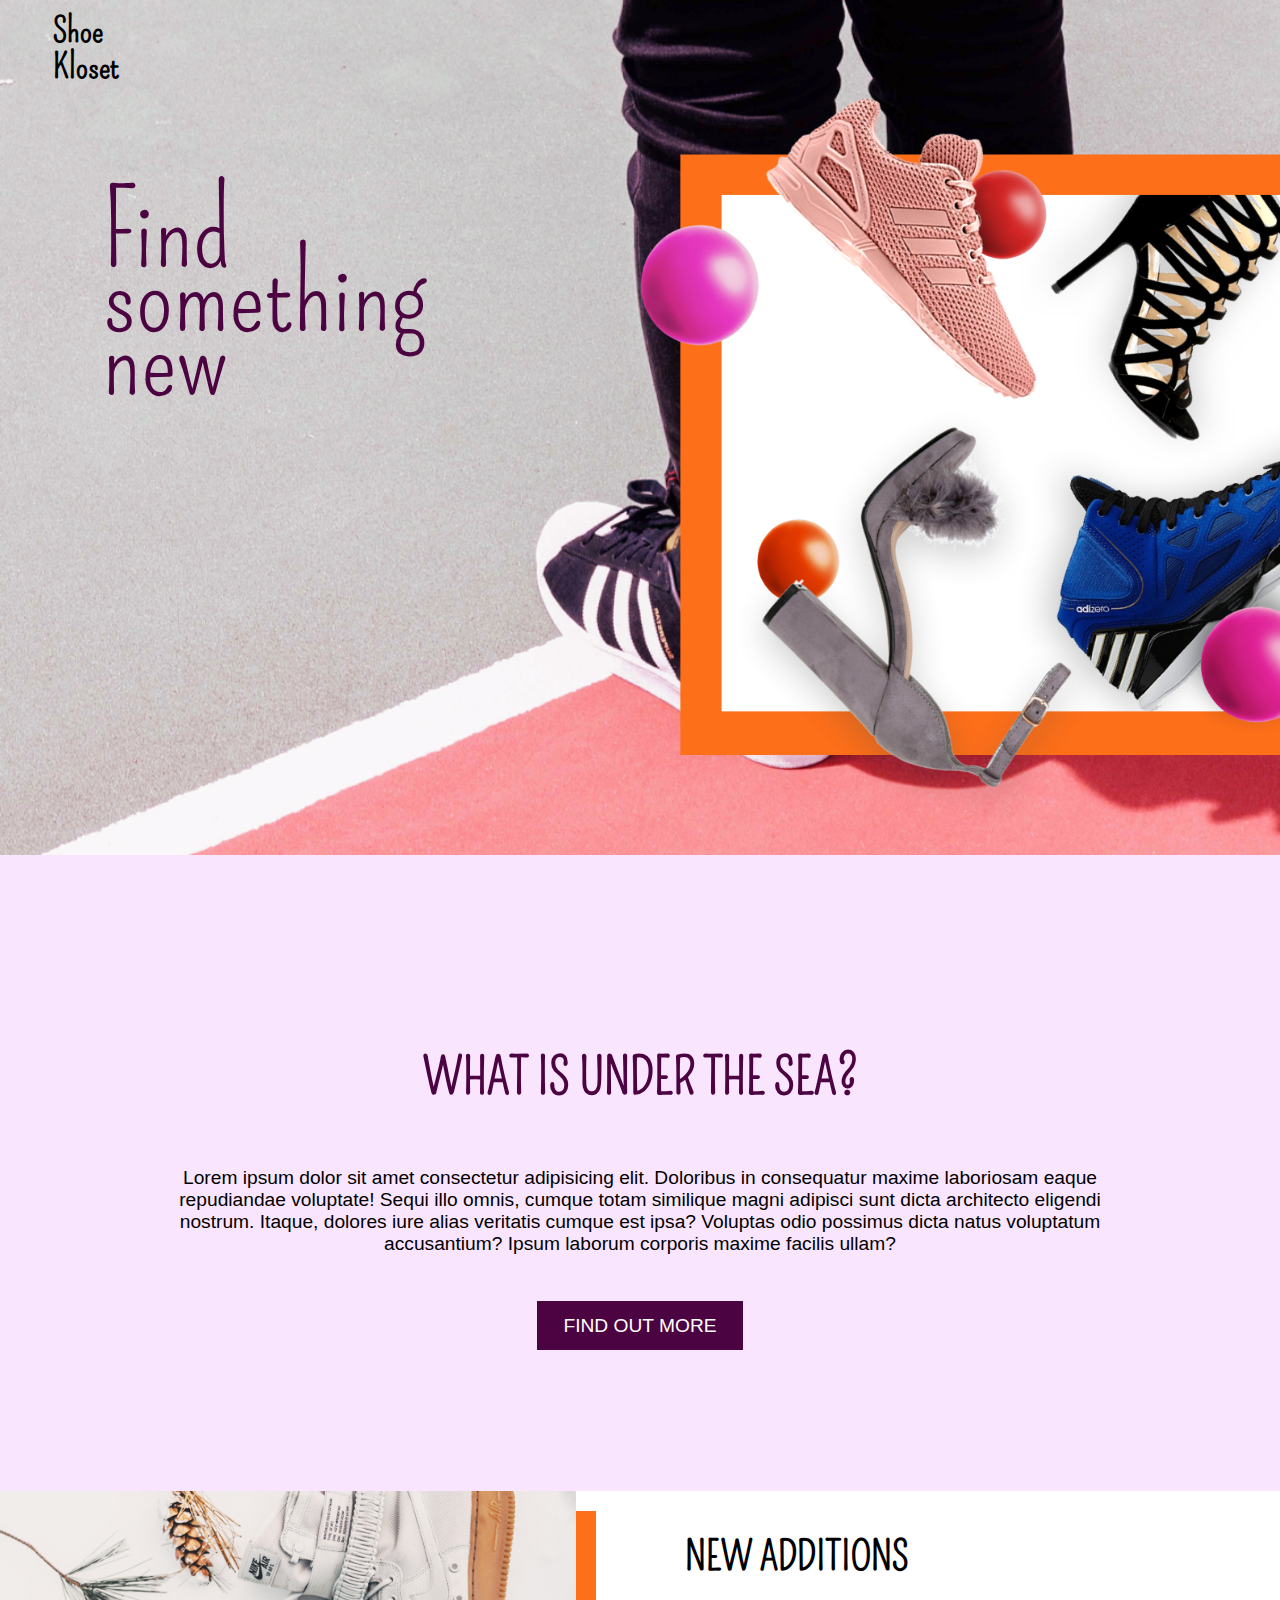
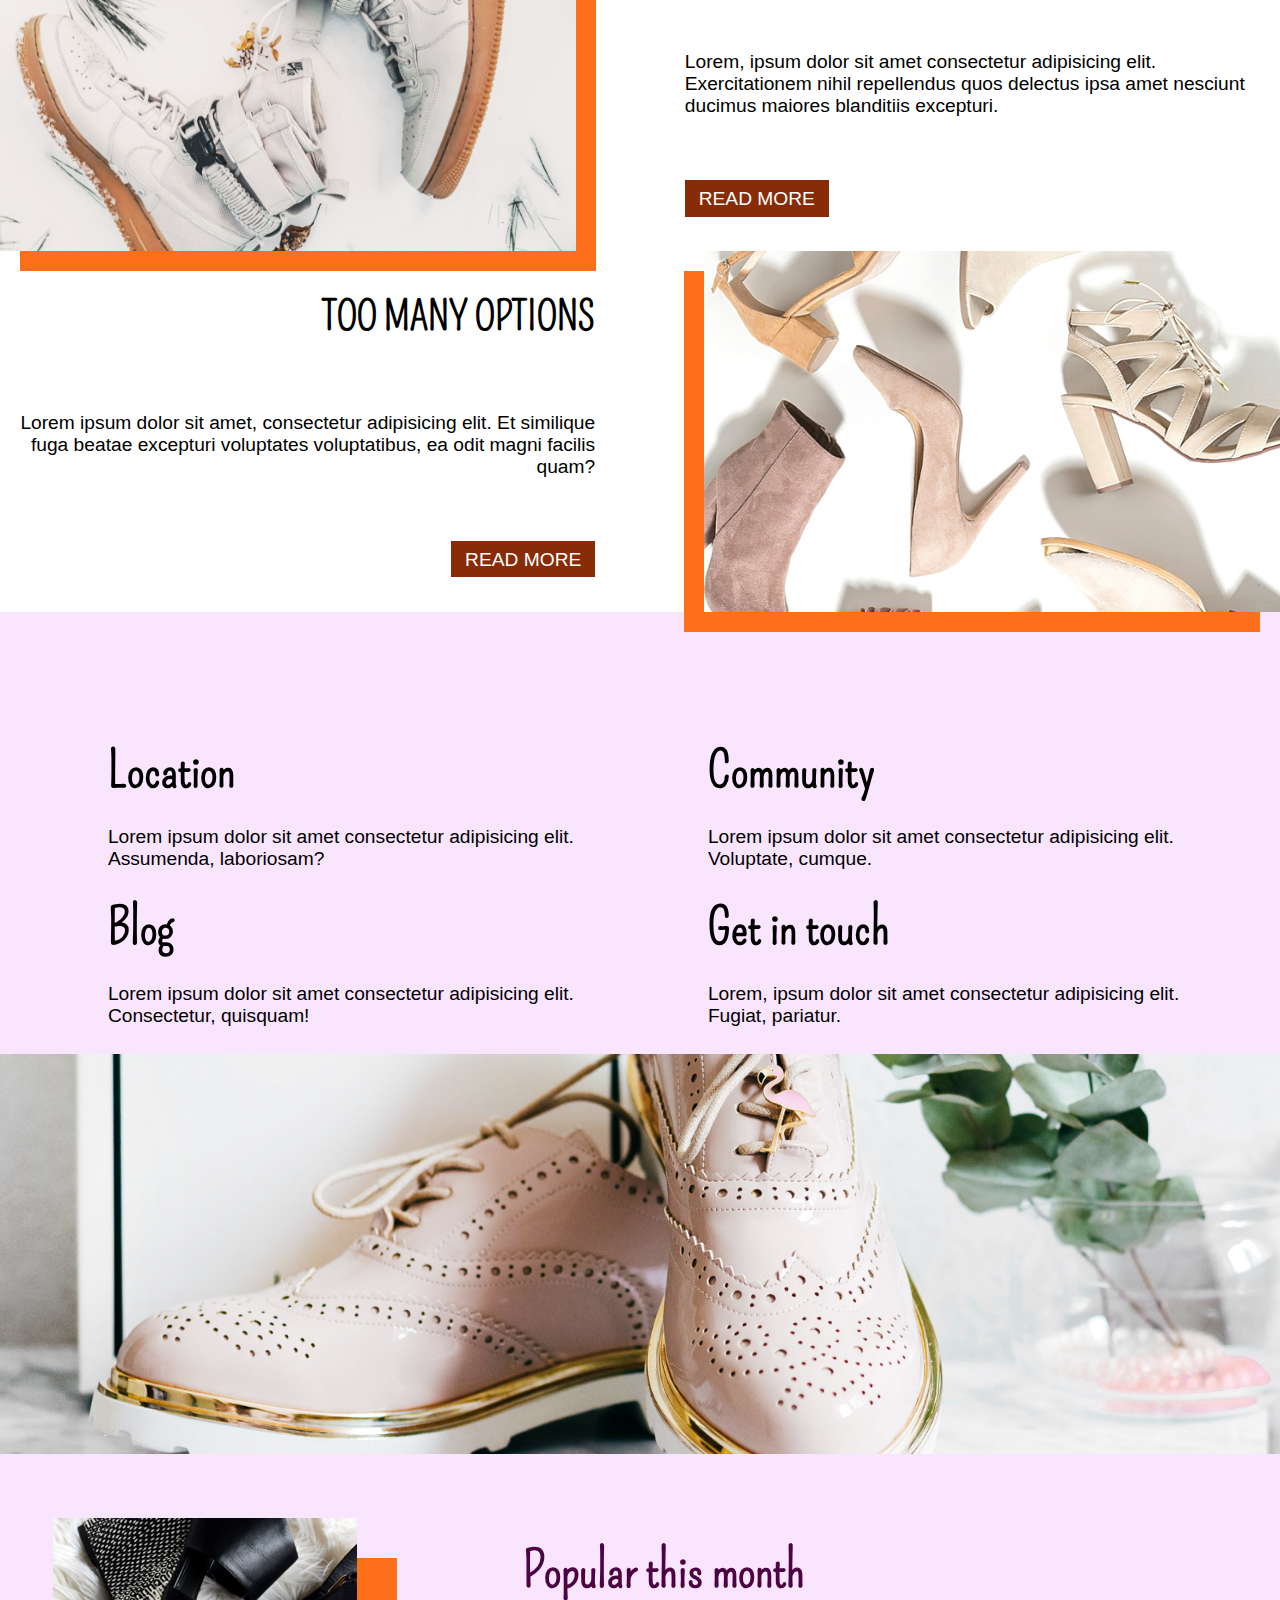
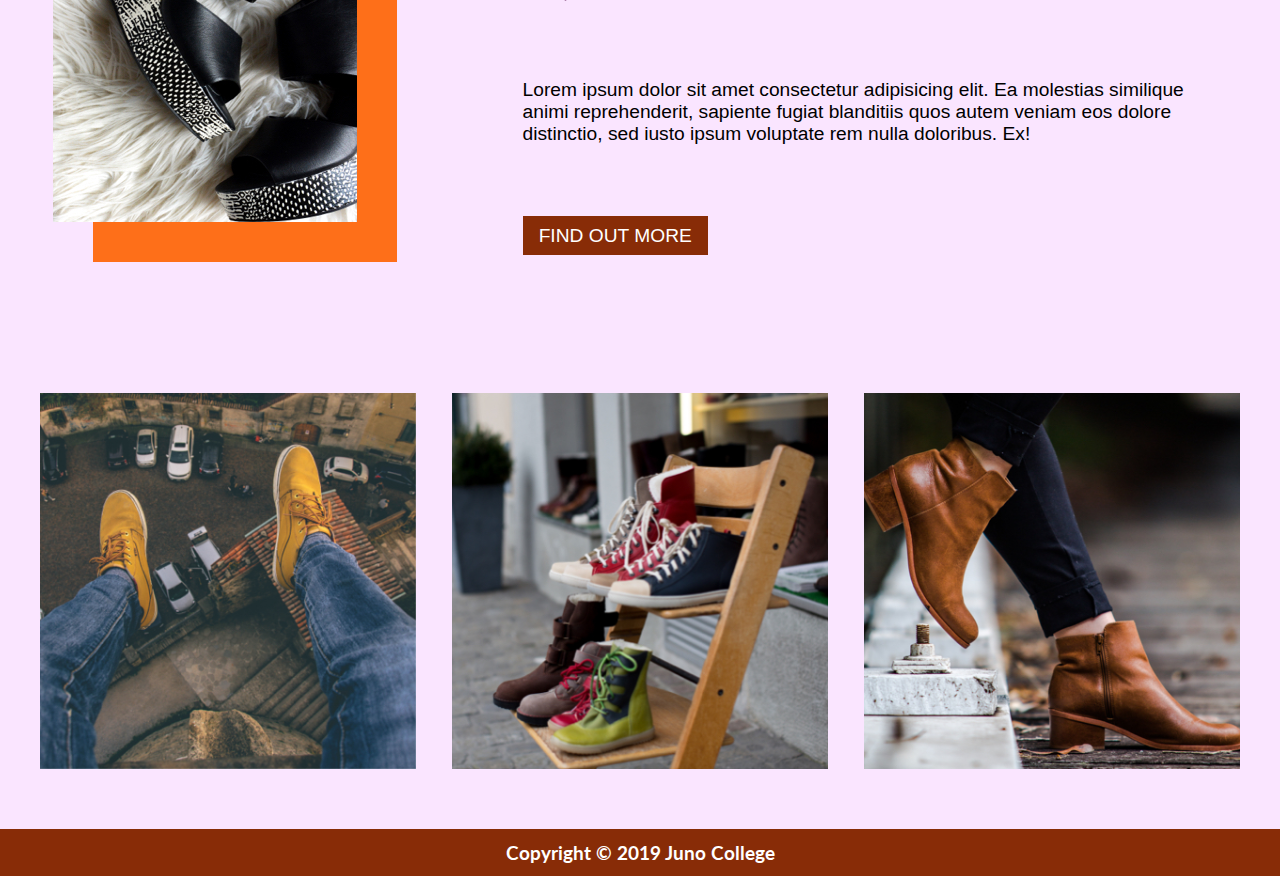
==== commit 376dcf75: "fixed contact/blog page, added hamburger menu to all headers adjusted to responsiveness" ====
--- a/index.html
+++ b/index.html
@@ -32,12 +32,20 @@
                 </ul>
             </nav>
             <nav class="smallNav">
-                <i class="fas fa-bars"></i>
-                <input type="checkbox">
+                
+                <label for="menu"><i class="fas fa-bars"></i></label>
+                <input id="menu" type="checkbox">
+
+                <ul class="smallNavMenu">
+                    <li><a href="#home">Home</a></li>
+                    <li><a href="#about">About</a></li>
+                    <li><a href="blog.html">Blog</a></li>
+                    <li><a href="contact.html">Contact</a></li>
+                </ul>
             </nav>
         </div>
         
-        <div class="landing">
+        <div class="landing bigWrapper">
             <h2>Find something new</h2>
 
             <div class="headerPhoto">
@@ -58,7 +66,7 @@
         </section>
 
         <section class="bgColor">
-            <div class="new wrapper">
+            <div class="new bigWrapper">
                 <div class="newPhoto">
                     <img src="shoeAssets/left-image.jpg" alt="a pair of white shoes">
                 </div>
@@ -72,7 +80,7 @@
                 </div>
             </div>
 
-            <div class="option wrapper">
+            <div class="option bigWrapper">
                 <div class="optionArticle">
                     <h2>Too Many Options</h2>
                     
@@ -125,7 +133,7 @@
                 <div class="contactIcon">
 
                     <i class="fas fa-phone-square"></i>
-
+                    
                     <div class="contact">
                         <h3><a href="contact.html">Get in touch</a></h3>
 
--- a/styles/style.css
+++ b/styles/style.css
@@ -222,7 +222,11 @@
 .wrapper {
   max-width: 1200px;
   margin: 0 auto;
-  border: 3px solid red;
+}
+
+.bigWrapper {
+  max-width: 1440px;
+  margin: 0 auto;
 }
 
 .visually-hidden {
@@ -248,7 +252,6 @@
   -webkit-box-pack: justify;
       -ms-flex-pack: justify;
           justify-content: space-between;
-  position: relative;
 }
 
 .headerMain .landing .headerPhoto {
@@ -284,7 +287,42 @@
 .headerMain .smallNav {
   display: none;
   font-size: 4rem;
-  text-shadow: -1px 0 white, 0 1px white, 1px 0 white, 0 -1px white;
+  color: #4C0341;
+  position: fixed;
+  top: 0;
+  right: 10px;
+}
+
+.headerMain .smallNav input[type="checkbox"] {
+  display: none;
+}
+
+.headerMain .smallNav input[type="checkbox"]:checked ~ .smallNavMenu {
+  display: block;
+}
+
+.headerMain .smallNav .smallNavMenu {
+  font-family: "Pompiere", cursive;
+  background: black;
+  position: absolute;
+  right: -10px;
+  top: 70px;
+  display: none;
+}
+
+.headerMain .smallNav .smallNavMenu li {
+  border-bottom: 2px solid white;
+  padding: 20px 20px 0 20px;
+}
+
+.headerMain .smallNav .smallNavMenu a {
+  color: #4C0341;
+  -webkit-transition: 0.3s;
+  transition: 0.3s;
+}
+
+.headerMain .smallNav .smallNavMenu a:hover {
+  color: white;
 }
 
 .headerMain .navigation {
@@ -361,6 +399,47 @@
   padding: 1%;
 }
 
+.headerBlog .smallNav {
+  display: none;
+  font-size: 4rem;
+  color: #4C0341;
+  position: fixed;
+  top: 0;
+  right: 10px;
+}
+
+.headerBlog .smallNav input[type="checkbox"] {
+  display: none;
+}
+
+.headerBlog .smallNav input[type="checkbox"]:checked ~ .smallNavMenu {
+  display: block;
+}
+
+.headerBlog .smallNav .smallNavMenu {
+  font-family: "Pompiere", cursive;
+  background: black;
+  position: absolute;
+  right: -10px;
+  top: 70px;
+  display: none;
+}
+
+.headerBlog .smallNav .smallNavMenu li {
+  border-bottom: 2px solid white;
+  padding: 20px 20px 0 20px;
+}
+
+.headerBlog .smallNav .smallNavMenu a {
+  color: #4C0341;
+  -webkit-transition: 0.3s;
+  transition: 0.3s;
+}
+
+.headerBlog .smallNav .smallNavMenu a:hover {
+  color: white;
+}
+
 .headerBlog .navigation {
   font-family: "Lato", sans-serif;
   font-size: 2rem;
@@ -435,6 +514,47 @@
   padding: 1%;
 }
 
+.headerContact .smallNav {
+  display: none;
+  font-size: 4rem;
+  color: #4C0341;
+  position: fixed;
+  top: 0;
+  right: 10px;
+}
+
+.headerContact .smallNav input[type="checkbox"] {
+  display: none;
+}
+
+.headerContact .smallNav input[type="checkbox"]:checked ~ .smallNavMenu {
+  display: block;
+}
+
+.headerContact .smallNav .smallNavMenu {
+  font-family: "Pompiere", cursive;
+  background: black;
+  position: absolute;
+  right: -10px;
+  top: 70px;
+  display: none;
+}
+
+.headerContact .smallNav .smallNavMenu li {
+  border-bottom: 2px solid white;
+  padding: 20px 20px 0 20px;
+}
+
+.headerContact .smallNav .smallNavMenu a {
+  color: #4C0341;
+  -webkit-transition: 0.3s;
+  transition: 0.3s;
+}
+
+.headerContact .smallNav .smallNavMenu a:hover {
+  color: white;
+}
+
 .headerContact .navigation {
   font-family: "Lato", sans-serif;
   font-size: 2rem;
@@ -512,10 +632,10 @@
   padding: 5%;
 }
 
-.sea span a {
+.sea a {
   font-size: 2rem;
   background: #4C0341;
-  padding: 12px 16px;
+  padding: 1% 2%;
   text-transform: uppercase;
   border: 2px solid #4C0341;
   color: white;
@@ -523,7 +643,7 @@
   transition: 0.3s;
 }
 
-.sea span a:hover, .sea span a:focus {
+.sea a:hover, .sea a:focus {
   color: black;
   border: 2px solid black;
 }
@@ -532,100 +652,60 @@
   background: white;
 }
 
-.new {
-  display: -webkit-box;
-  display: -ms-flexbox;
-  display: flex;
-  -webkit-box-pack: center;
-      -ms-flex-pack: center;
-          justify-content: center;
-  -webkit-box-align: center;
-      -ms-flex-align: center;
-          align-items: center;
-}
-
-.new .newArticle {
-  width: 50%;
-  padding: 4%;
-}
-
-.new .newPhoto {
-  position: relative;
-  left: -9.5%;
-  top: -61px;
-  -webkit-box-shadow: 60px 55px #FE6F19;
-          box-shadow: 60px 55px #FE6F19;
-}
-
-.new h2 {
-  font-size: 4.2rem;
-  font-family: "Pompiere", cursive;
-  text-transform: uppercase;
-}
-
-.new span a {
-  font-size: 2rem;
-  background: #882C07;
-  padding: 12px 16px;
-  text-transform: uppercase;
-  border: 2px solid #882C07;
-  color: white;
-  -webkit-transition: 0.3s;
-  transition: 0.3s;
-}
-
-.new span a:hover, .new span a:focus {
-  color: black;
-  border: 2px solid black;
-}
-
-.option {
-  display: -webkit-box;
-  display: -ms-flexbox;
-  display: flex;
-  -webkit-box-align: center;
-      -ms-flex-align: center;
-          align-items: center;
-}
-
-.option .optionArticle {
-  width: 50%;
-  padding: 4%;
-  display: -webkit-box;
-  display: -ms-flexbox;
-  display: flex;
+.new, .option {
+  display: -webkit-box;
+  display: -ms-flexbox;
+  display: flex;
+}
+
+.new .newPhoto, .option .newPhoto {
+  -webkit-box-shadow: 20px 20px #FE6F19;
+          box-shadow: 20px 20px #FE6F19;
+  -ms-flex-preferred-size: 45%;
+      flex-basis: 45%;
+}
+
+.new .optionPhoto, .option .optionPhoto {
+  -webkit-box-shadow: -20px 20px #FE6F19;
+          box-shadow: -20px 20px #FE6F19;
+  -ms-flex-preferred-size: 45%;
+      flex-basis: 45%;
+}
+
+.new .optionArticle, .option .optionArticle {
+  text-align: right;
+  padding-right: 8.5%;
+}
+
+.new .newArticle, .option .newArticle {
+  padding-left: 8.5%;
+}
+
+.new .optionArticle, .new .newArticle, .option .optionArticle, .option .newArticle {
+  display: -webkit-box;
+  display: -ms-flexbox;
+  display: flex;
+  -ms-flex-preferred-size: 55%;
+      flex-basis: 55%;
   -webkit-box-orient: vertical;
   -webkit-box-direction: normal;
       -ms-flex-direction: column;
           flex-direction: column;
-  -webkit-box-align: end;
-      -ms-flex-align: end;
-          align-items: flex-end;
-  z-index: 1;
-}
-
-.option .optionPhoto {
-  position: relative;
-  right: -112px;
-  -webkit-box-shadow: -60px 55px #FE6F19;
-          box-shadow: -60px 55px #FE6F19;
-}
-
-.option h2 {
+  -webkit-box-pack: space-evenly;
+      -ms-flex-pack: space-evenly;
+          justify-content: space-evenly;
+}
+
+.new .optionArticle h2, .new .newArticle h2, .option .optionArticle h2, .option .newArticle h2 {
   font-size: 4.2rem;
   font-family: "Pompiere", cursive;
   text-transform: uppercase;
-  text-align: right;
-}
-
-.option p {
-  text-align: right;
-}
-
-.option span a {
+}
+
+.new .optionArticle a, .new .newArticle a, .option .optionArticle a, .option .newArticle a {
   font-size: 2rem;
   background: #882C07;
-  padding: 12px 16px;
+  padding: 1% 2%;
   text-transform: uppercase;
   border: 2px solid #882C07;
   color: white;
@@ -633,9 +713,9 @@
   transition: 0.3s;
 }
 
-.option span a:hover, .option span a:focus {
+.new .optionArticle a:hover, .new .optionArticle a:focus, .new .newArticle a:hover, .new .newArticle a:focus, .option .optionArticle a:hover, .option .optionArticle a:focus, .option .newArticle a:hover, .option .newArticle a:focus {
+  color: black;
   border: 2px solid black;
-  color: black;
 }
 
 .about {
@@ -710,16 +790,16 @@
 }
 
 .popular .popularMaster .popularPhoto {
-  position: relative;
-  top: -40px;
-  left: -14px;
   -webkit-box-shadow: 40px 40px #FE6F19;
           box-shadow: 40px 40px #FE6F19;
+  margin-bottom: 4%;
+  -webkit-transition: 0.4s;
+  transition: 0.4s;
 }
 
 .popular .popularMaster .popularArticle {
-  -ms-flex-preferred-size: 70%;
-      flex-basis: 70%;
+  -ms-flex-preferred-size: 65%;
+      flex-basis: 65%;
   display: -webkit-box;
   display: -ms-flexbox;
   display: flex;
@@ -727,9 +807,8 @@
   -webkit-box-direction: normal;
       -ms-flex-direction: column;
           flex-direction: column;
-  -webkit-box-pack: justify;
-      -ms-flex-pack: justify;
-          justify-content: space-between;
+  -ms-flex-pack: distribute;
+      justify-content: space-around;
   padding-left: 5%;
 }
 
@@ -739,10 +818,10 @@
   color: #4C0341;
 }
 
-.popular .popularMaster .popularArticle span a {
+.popular .popularMaster .popularArticle a {
   font-size: 2rem;
   background: #882C07;
-  padding: 12px 16px;
+  padding: 1% 2%;
   text-transform: uppercase;
   width: 197px;
   border: 2px solid #882C07;
@@ -751,7 +830,7 @@
   transition: 0.3s;
 }
 
-.popular .popularMaster .popularArticle span a:hover, .popular .popularMaster .popularArticle span a:focus {
+.popular .popularMaster .popularArticle a:hover, .popular .popularMaster .popularArticle a:focus {
   border: 2px solid black;
   color: black;
 }
@@ -783,131 +862,86 @@
 }
 
 .blog {
-  background: #FAE5FF;
-}
-
-.blog .blogFlex {
-  display: -webkit-box;
-  display: -ms-flexbox;
-  display: flex;
-  -webkit-box-orient: horizontal;
-  -webkit-box-direction: reverse;
-      -ms-flex-direction: row-reverse;
-          flex-direction: row-reverse;
-}
-
-.blog .blogFlex .asideWrapper {
+  display: -webkit-box;
+  display: -ms-flexbox;
+  display: flex;
+}
+
+.blog aside {
+  margin: 5%;
+}
+
+.blog aside .asideArticle {
   background: white;
-  width: 90%;
-  margin-right: 10%;
-  margin-top: 20%;
-  padding: 5%;
-  position: relative;
-}
-
-.blog .blogFlex .asideWrapper .asideArticle {
-  padding-top: 380px;
-  margin-right: 50px;
-}
-
-.blog .blogFlex .asideWrapper .asideArticle h3 {
-  font-family: "Pompiere", cursive;
-  font-size: 3rem;
-  color: #4C0341;
-  padding-top: 5%;
-}
-
-.blog .blogFlex .asideWrapper .asideArticle p {
-  line-height: 35px;
-}
-
-.blog .blogFlex .asideWrapper .asideArticle ul {
-  margin-left: 5.5%;
-}
-
-.blog .blogFlex .asideWrapper .asideArticle ul li {
-  list-style: unset;
-  line-height: 35px;
-  font-size: 2rem;
-}
-
-.blog .blogFlex .asideWrapper .asidePhoto {
-  position: absolute;
-  width: 500px;
-  top: -3%;
-  right: 5%;
-}
-
-.blog .blogFlex .blogMain {
-  -ms-flex-preferred-size: 150%;
-      flex-basis: 150%;
-}
-
-.blog .blogFlex .blogMain .commentSection h2 {
-  font-size: 4.2rem;
+  padding: 0;
+}
+
+.blog aside .asideArticle h3 {
+  font-size: 2rem;
   font-family: "Pompiere", cursive;
   text-transform: uppercase;
   color: #4C0341;
-  padding-top: 8%;
-}
-
-.blog .blogFlex .blogMain .commentSection blockquote {
-  display: -webkit-box;
-  display: -ms-flexbox;
-  display: flex;
-  margin: 0;
-  padding: 5%;
-}
-
-.blog .blogFlex .blogMain .commentSection blockquote h4 {
+  padding-top: 6%;
+}
+
+.blog aside .asideArticle li {
+  font-size: 2rem;
+  padding: 2%;
+}
+
+.blog h4 {
   color: black;
   font-size: 2rem;
   padding: 0;
   margin: 0;
-  padding-left: 5%;
-}
-
-.blog .blogFlex .blogMain .commentSection blockquote p {
-  padding: 4%;
-  padding-left: 5%;
-}
-
-.blog .blogFlex .blogMain .commentSection blockquote .personPhoto {
-  width: 40%;
-}
-
-.blog .blogFlex .blogMain .comment {
+}
+
+.blog .blogPhoto {
+  position: relative;
+  top: -170px;
+  -webkit-box-shadow: -30px 30px #FE6F19;
+          box-shadow: -30px 30px #FE6F19;
+}
+
+.blog .blogArticle {
   background: white;
-}
-
-.blog .blogFlex .blogMain .comment .commentArticle {
-  width: 90%;
-  padding-left: 5%;
-}
-
-.blog .blogFlex .blogMain .comment .commentArticle h2 {
+  padding: 5%;
+  margin-top: -40%;
+}
+
+.blog .blogArticle h2 {
+  font-size: 4.2rem;
   font-family: "Pompiere", cursive;
   text-transform: uppercase;
   color: #4C0341;
-  font-size: 5.2rem;
-}
-
-.blog .blogFlex .blogMain .comment .commentArticle p:first-of-type {
-  margin: 0;
-  padding: 0;
-  font-weight: bold;
-}
-
-.blog .blogFlex .blogMain .comment .commentPhoto {
-  position: relative;
-  width: 105%;
-  right: -10.5%;
-  top: -160px;
-  -webkit-box-shadow: -80px 80px #FE6F19;
-          box-shadow: -80px 80px #FE6F19;
-}
-
-.blog .blogFlex .blogMain form {
+  padding-top: 14%;
+}
+
+.blog .comment h2 {
+  font-size: 4.2rem;
+  font-family: "Pompiere", cursive;
+  text-transform: uppercase;
+  color: #4C0341;
+  padding-top: 5%;
+}
+
+.blog .comment blockquote {
+  display: -webkit-box;
+  display: -ms-flexbox;
+  display: flex;
+}
+
+.blog .comment blockquote .personPhoto {
+  -ms-flex-preferred-size: 30%;
+      flex-basis: 30%;
+  padding-right: 1%;
+}
+
+.blog .comment blockquote p {
+  padding: 2% 0;
+}
+
+.blog form {
   display: -webkit-box;
   display: -ms-flexbox;
   display: flex;
@@ -918,7 +952,7 @@
   padding: 5%;
 }
 
-.blog .blogFlex .blogMain form input {
+.blog form input {
   background: #FAE5FF;
   border: #FAE5FF;
   border-bottom: 2px solid #FE6F19;
@@ -928,14 +962,14 @@
   font-size: 2rem;
 }
 
-.blog .blogFlex .blogMain form textarea {
+.blog form textarea {
   background: #FAE5FF;
   border: 2px solid #FE6F19;
   margin: 2%;
   font-size: 2rem;
 }
 
-.blog .blogFlex .blogMain form button {
+.blog form button {
   margin: 2%;
   background: #4C0341;
   color: white;
@@ -946,7 +980,7 @@
   transition: 0.3s;
 }
 
-.blog .blogFlex .blogMain form button:hover, .blog .blogFlex .blogMain form button:focus {
+.blog form button:hover, .blog form button:focus {
   color: black;
   border: 3px solid black;
 }
@@ -1105,41 +1139,36 @@
   right: 640px;
 }
 
-@media (max-width: 1400px) {
-  html {
-    font-size: 60%;
-  }
-}
-
-@media (max-width: 1000px) {
-  html {
-    font-size: 50%;
-  }
-}
-
-@media (max-width: 1400px) {
-  .headerMain .navigation {
-    display: none;
-  }
-  .headerMain .smallNav {
-    display: block;
-  }
-}
-
 @media (max-width: 800px) {
-  .headerMain .nav {
-    -webkit-box-pack: end;
-        -ms-flex-pack: end;
-            justify-content: flex-end;
-  }
-  .headerMain .logo {
-    display: none;
-  }
-}
-
-@media (max-width: 600px) {
-  .headerMain .landing .headerPhoto {
-    display: none;
+  .new {
+    -webkit-box-orient: vertical;
+    -webkit-box-direction: normal;
+        -ms-flex-direction: column;
+            flex-direction: column;
+  }
+  .new .newPhoto {
+    -webkit-box-shadow: 0 0 #FE6F19;
+            box-shadow: 0 0 #FE6F19;
+    padding: 10%;
+  }
+  .new .newArticle {
+    text-align: center;
+    padding: 5%;
+  }
+  .option {
+    -webkit-box-orient: vertical;
+    -webkit-box-direction: reverse;
+        -ms-flex-direction: column-reverse;
+            flex-direction: column-reverse;
+  }
+  .option .optionPhoto {
+    -webkit-box-shadow: 0 0 #FE6F19;
+            box-shadow: 0 0 #FE6F19;
+    padding: 10%;
+  }
+  .option .optionArticle {
+    text-align: center;
+    padding: 5%;
   }
 }
 
@@ -1154,6 +1183,33 @@
   }
 }
 
+@media (max-width: 900px) {
+  .popular .popularMaster .popularPhoto {
+    margin-bottom: 0;
+    -webkit-box-shadow: 0 0 #FE6F19;
+            box-shadow: 0 0 #FE6F19;
+  }
+}
+
+@media (max-width: 700px) {
+  .popular .popularMaster {
+    -webkit-box-orient: vertical;
+    -webkit-box-direction: normal;
+        -ms-flex-direction: column;
+            flex-direction: column;
+    text-align: center;
+  }
+  .popular .popularMaster .popularArticle {
+    padding-left: 0;
+  }
+  .popular .popularMaster .popularArticle a {
+    padding: 6px 8px;
+  }
+  .popular .popularMaster .popularPhoto {
+    padding: 15%;
+  }
+}
+
 @media (max-width: 600px) {
   .popular .popularBleed .popularGallery {
     -webkit-box-orient: vertical;
@@ -1172,3 +1228,123 @@
             transform: none;
   }
 }
+
+@media (max-width: 500px) {
+  .popular .popularMaster .popularPhoto {
+    padding: 10%;
+  }
+}
+
+@media (max-width: 800px) {
+  .blog aside {
+    display: none;
+  }
+}
+
+@media (max-width: 500px) {
+  .blog .blogPhoto {
+    -webkit-box-shadow: 0 0 #FE6F19;
+            box-shadow: 0 0 #FE6F19;
+  }
+  .blog .blogArticle {
+    padding: 8%;
+    margin-top: -50%;
+  }
+  .blog blockquote .personPhoto {
+    display: none;
+  }
+}
+
+@media (max-width: 400px) {
+  .blog .blogArticle {
+    padding: 12%;
+    margin-top: -60%;
+  }
+}
+
+@media (max-width: 800px) {
+  main .contactWrapper {
+    -webkit-box-orient: vertical;
+    -webkit-box-direction: reverse;
+        -ms-flex-direction: column-reverse;
+            flex-direction: column-reverse;
+  }
+}
+
+@media (max-width: 800px) and (max-width: 600px) {
+  main .contactWrapper .form {
+    -webkit-box-shadow: 0 0 #FE6F19;
+            box-shadow: 0 0 #FE6F19;
+    position: static;
+  }
+}
+
+@media (max-width: 600px) {
+  main .contactWrapper .contactInfo h2 {
+    padding: 4% 0;
+  }
+}
+
+@media (max-width: 1400px) {
+  html {
+    font-size: 60%;
+  }
+}
+
+@media (max-width: 1000px) {
+  html {
+    font-size: 50%;
+  }
+}
+
+@media (max-width: 600px) {
+  html {
+    font-size: 40%;
+  }
+}
+
+@media (max-width: 600px) {
+  .headerContact, .headerBlog {
+    height: 50vh;
+  }
+}
+
+@media (max-width: 600px) {
+  .headerMain {
+    height: 70vh;
+  }
+  .headerMain .landing h2 {
+    margin-top: 4%;
+  }
+}
+
+@media (max-width: 1400px) {
+  .headerMain .navigation, .headerBlog .navigation, .headerContact .navigation {
+    display: none;
+  }
+  .headerMain .smallNav, .headerBlog .smallNav, .headerContact .smallNav {
+    display: block;
+  }
+}
+
+@media (max-width: 800px) {
+  .headerMain .nav, .headerBlog .nav, .headerContact .nav {
+    -webkit-box-pack: end;
+        -ms-flex-pack: end;
+            justify-content: flex-end;
+  }
+  .headerMain .logo, .headerBlog .logo, .headerContact .logo {
+    display: none;
+  }
+}
+
+@media (max-width: 600px) {
+  .headerMain .landing, .headerBlog .landing, .headerContact .landing {
+    -webkit-box-pack: center;
+        -ms-flex-pack: center;
+            justify-content: center;
+  }
+  .headerMain .landing .headerPhoto, .headerBlog .landing .headerPhoto, .headerContact .landing .headerPhoto {
+    display: none;
+  }
+}
